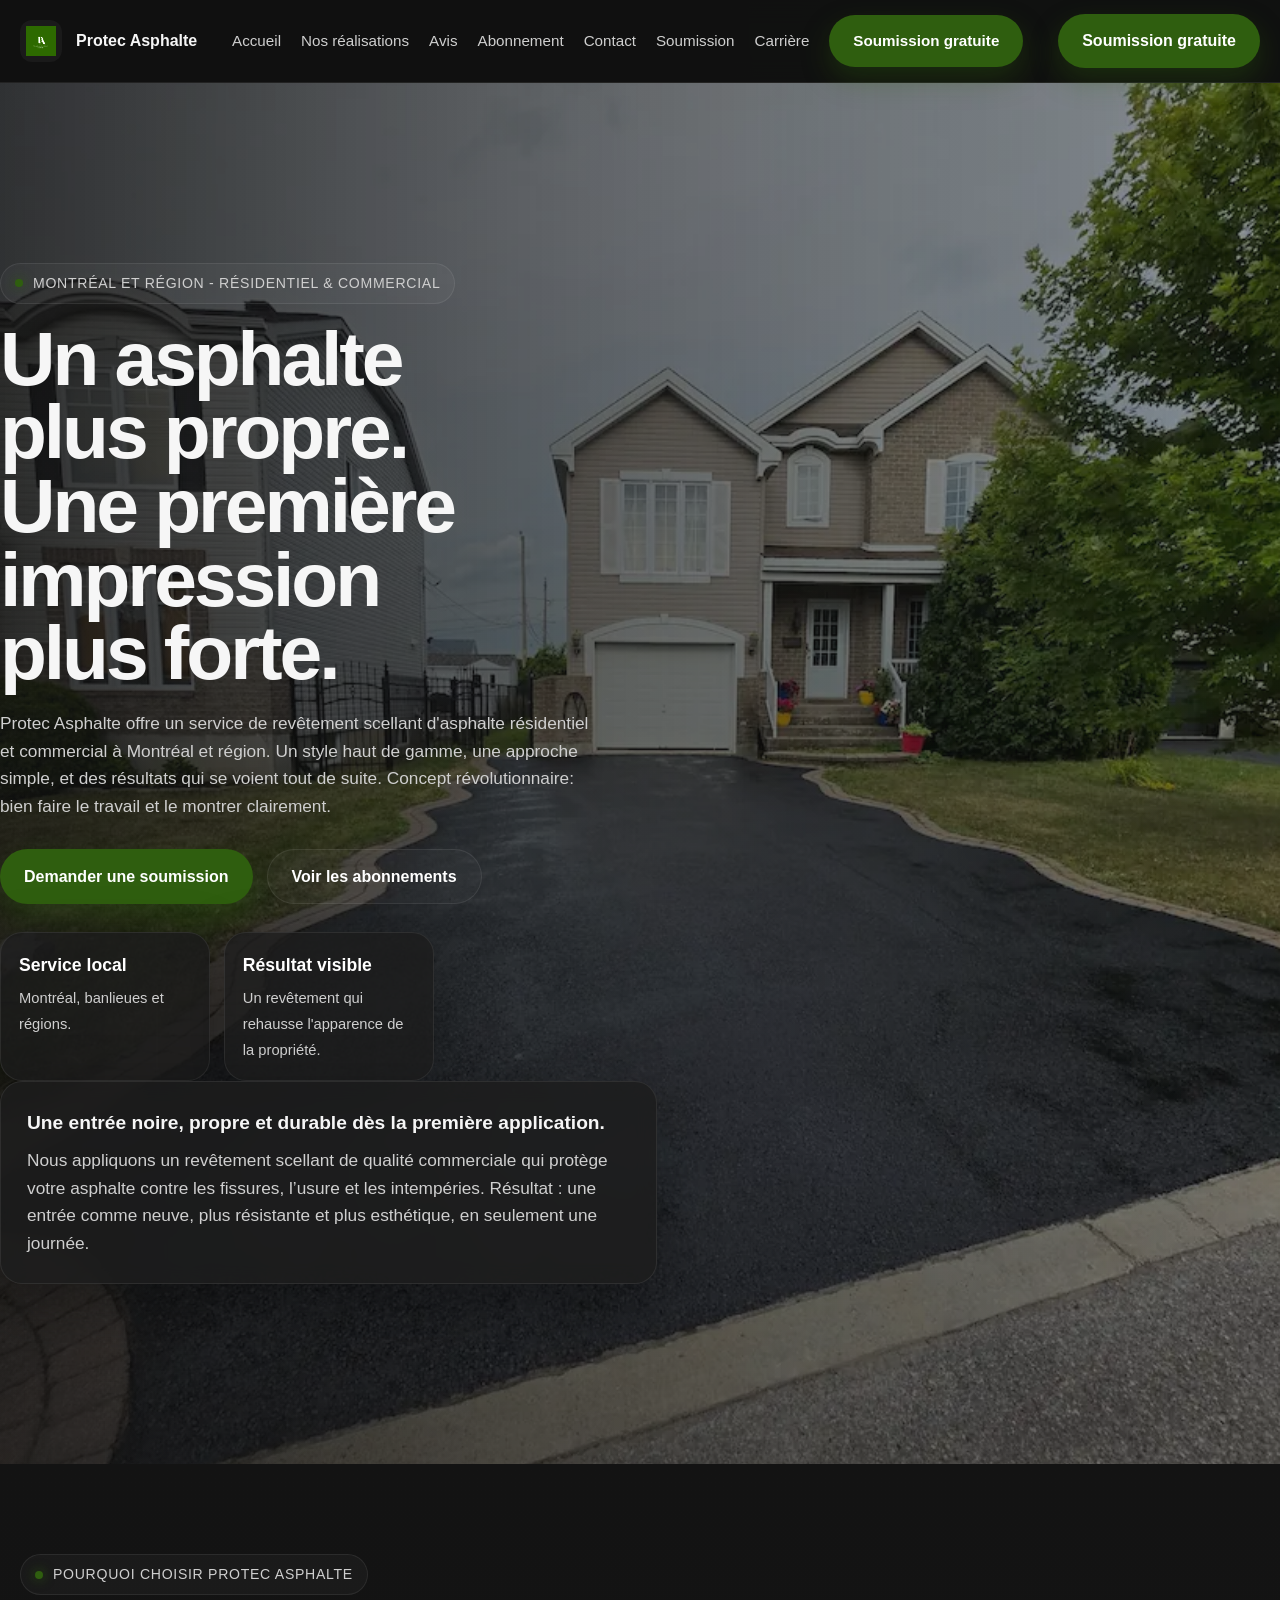
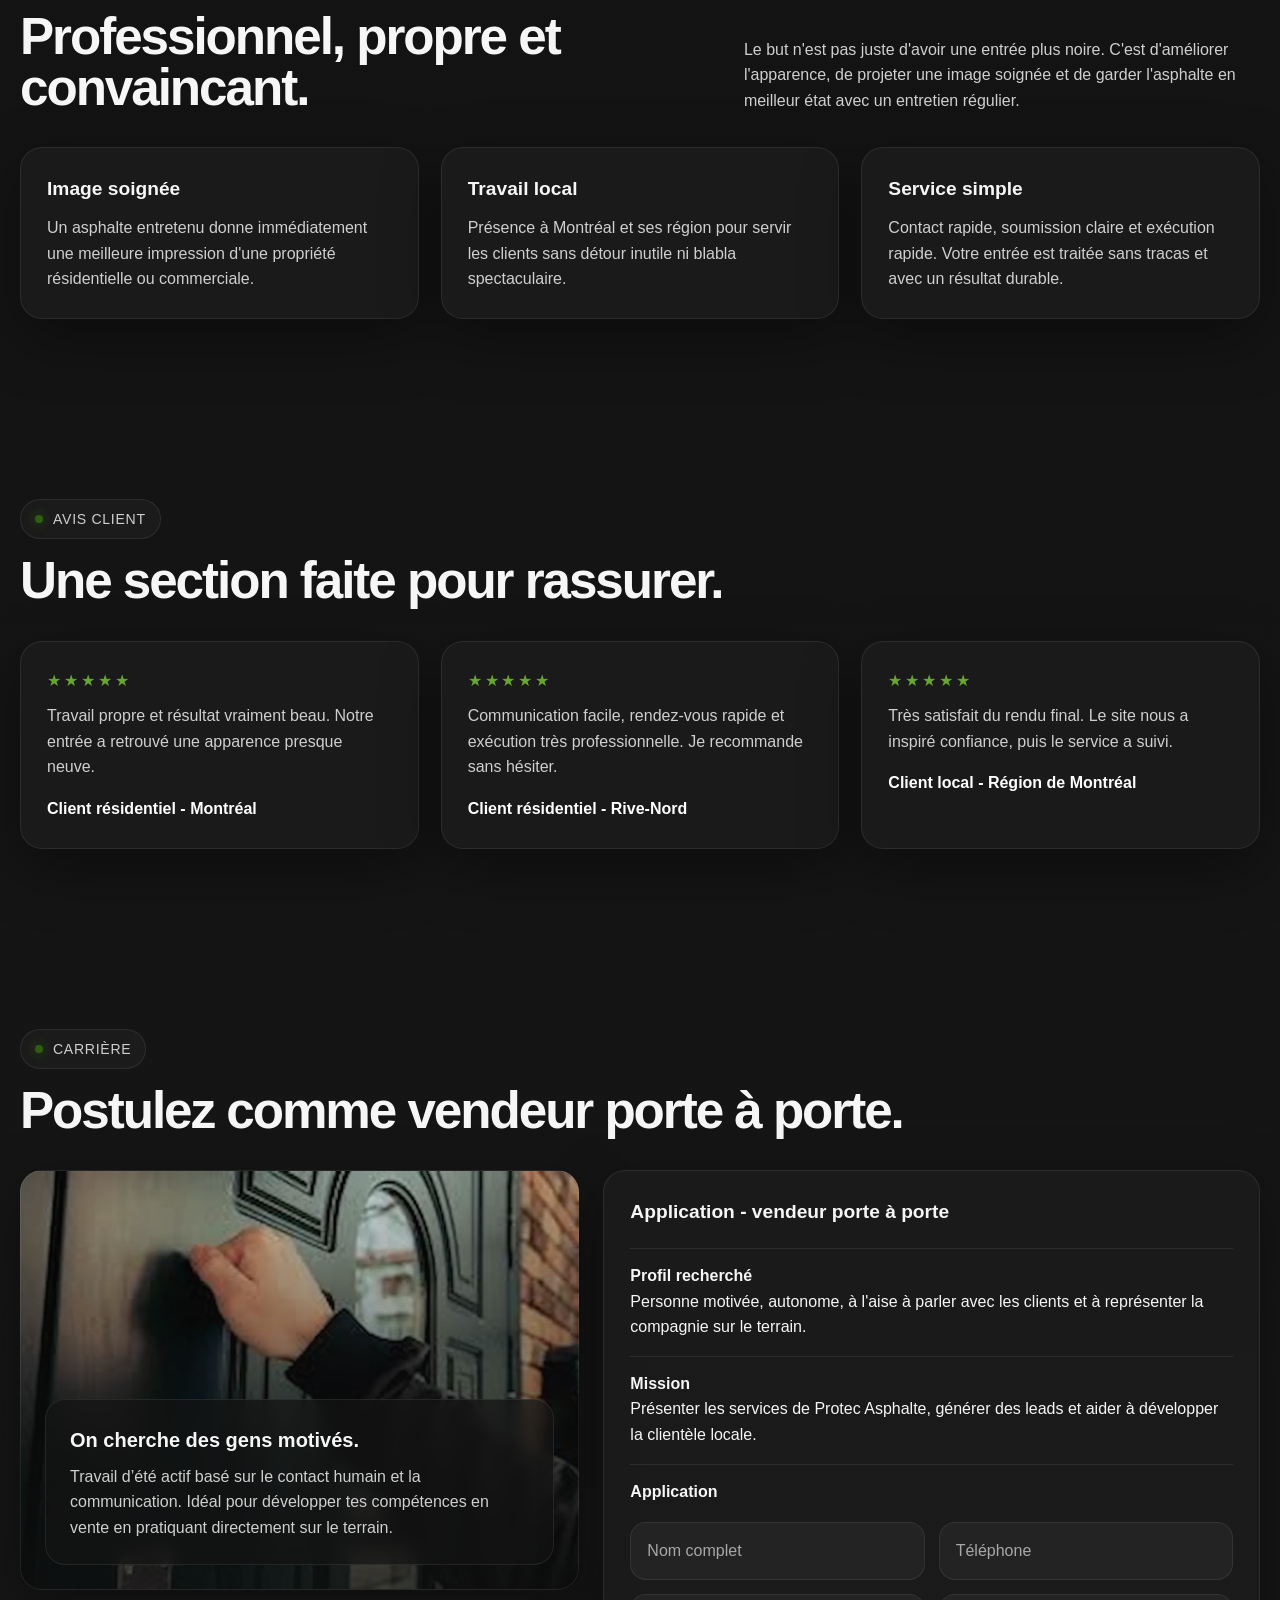
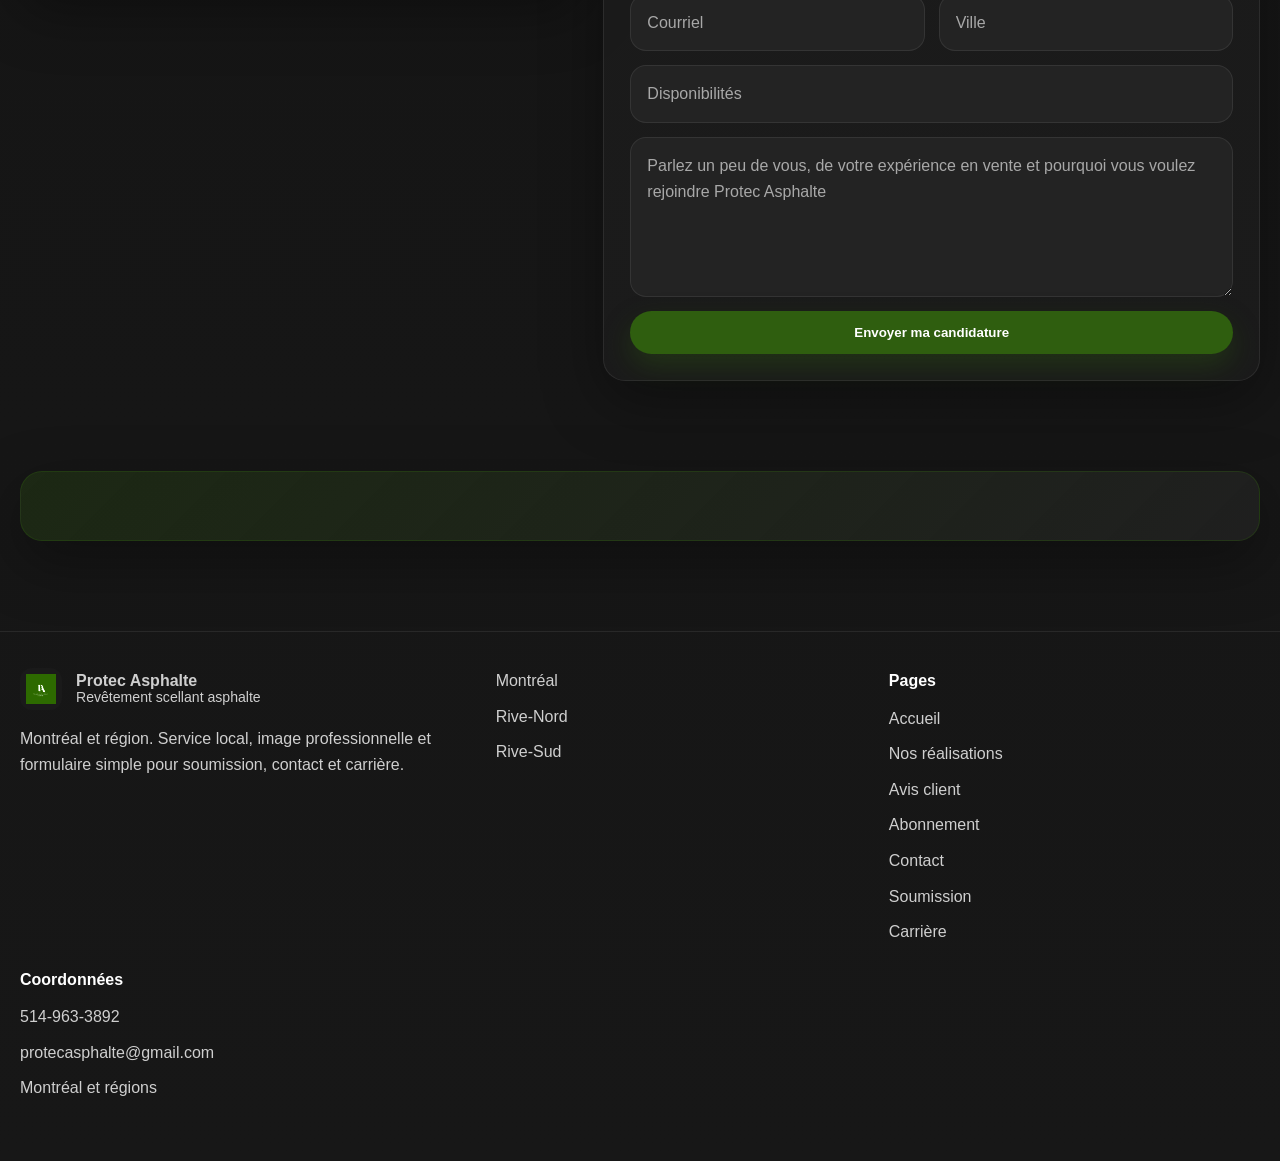
==== index.html @ 4403d618 "Update index.html" ====
<!DOCTYPE html>
<html lang="fr">
<head>
  <meta charset="UTF-8" />
  <meta name="viewport" content="width=device-width, initial-scale=1.0" />
  <title>Protec Asphalte | Revêtement scellant asphalte à Montréal</title>
  <meta name="description" content="Protec Asphalte offre un service de revêtement scellant d'asphalte à Montréal et région - résidentiel & commercial. Découvrez nos réalisations, nos abonnements d'entretien, nos avis clients et demandez une soumission gratuite." />
<link rel="stylesheet" href="style.css">
</head>
<body>
  <header class="navbar">
  <div class="container nav-wrap">
    <a href="index.html" class="brand">
      <div class="brand-logo">
        <img src="Logo.jpg.webp" alt="Logo Protec Asphalte" />
      </div>
      <div class="brand-text">
        <strong>Protec Asphalte</strong>
      </div>
    </a>

    <button class="menu-toggle" id="menuToggle" aria-label="Ouvrir le menu">
      <span></span>
      <span></span>
      <span></span>
    </button>

    <nav class="nav-links" id="mobileMenu">
      <a href="index.html">Accueil</a>
      <a href="projets.html">Nos réalisations</a>
      <a href="avis.html">Avis</a>
      <a href="abonnement.html">Abonnement</a>
      <a href="contact.html">Contact</a>
      <a href="soumission.html">Soumission</a>
      <a href="#carriere">Carrière</a>
      <a href="soumission.html" class="btn btn-primary nav-mobile-btn">Soumission gratuite</a>
    </nav>

    <a href="soumission.html" class="btn btn-primary nav-desktop-btn">Soumission gratuite</a>
  </div>
</header>

  <main>
<section class="hero" id="accueil">

  <div class="hero-bg"></div>
  <div class="hero-overlay"></div>

  <div class="container hero-content">
      <div class="container hero-content">
        <div class="hero-grid">
          <div class="hero-copy reveal">
            <span class="tag">Montréal et région - résidentiel & commercial</span>
            <h1>Un asphalte plus propre. Une première impression plus forte.</h1>
            <p>
              Protec Asphalte offre un service de revêtement scellant d'asphalte résidentiel et commercial à Montréal et région. Un style haut de gamme, une approche simple, et des résultats qui se voient tout de suite. Concept révolutionnaire: bien faire le travail et le montrer clairement.
            </p>
            <div class="hero-actions">
              <a href="soumission.html" class="btn btn-primary">Demander une soumission</a>
              <a href="abonnement.html" class="btn btn-secondary">
  Voir les abonnements
</a>
            </div>
            <div class="hero-stats">
              <div class="stat">
                <strong>Service local</strong>
                <span>Montréal, banlieues et régions.</span>
              </div>
              <div class="stat">
                <strong>Résultat visible</strong>
                <span>Un revêtement qui rehausse l'apparence de la propriété.</span>
              </div>
              
          </div>

          <div class="quote-box reveal">
            <h3>Une entrée noire, propre et durable dès la première application.</h3>
            <p>
              Nous appliquons un revêtement scellant de qualité commerciale qui protège votre asphalte contre les fissures, l’usure et les intempéries. 
Résultat : une entrée comme neuve, plus résistante et plus esthétique, en seulement une journée.
          </div>
        </div>
      </div>
    </section>

    <section class="section">
      <div class="container">
        <div class="section-head reveal">
          <div>
            <span class="tag">Pourquoi choisir Protec Asphalte</span>
            <h2>Professionnel, propre et convaincant.</h2>
          </div>
          <p>
            Le but n'est pas juste d'avoir une entrée plus noire. C'est d'améliorer l'apparence, de projeter une image soignée et de garder l'asphalte en meilleur état avec un entretien régulier.
          </p>
        </div>

        <div class="cards-3">
          <article class="card reveal">
            <h3>Image soignée</h3>
            <p>Un asphalte entretenu donne immédiatement une meilleure impression d'une propriété résidentielle ou commerciale.</p>
          </article>
          <article class="card reveal">
            <h3>Travail local</h3>
            <p>Présence à Montréal et  ses région pour servir les clients sans détour inutile ni blabla spectaculaire.</p>
          </article>
          <article class="card reveal">
            <h3>Service simple</h3>
            <p>Contact rapide, soumission claire et exécution rapide. 
Votre entrée est traitée sans tracas et avec un résultat durable.</p>
          </article>
        </div>
      </div>
    </section>

    <section class="section" id="avis">
      <div class="container">
        <div class="section-head reveal">
          <div>
            <span class="tag">Avis client</span>
            <h2>Une section faite pour rassurer.</h2>
          </div>
          
        </div>

        <div class="reviews-grid">
          <article class="review reveal">
            <div class="stars">★★★★★</div>
            <p>Travail propre et résultat vraiment beau. Notre entrée a retrouvé une apparence presque neuve.</p>
            <footer>Client résidentiel - Montréal</footer>
          </article>

          <article class="review reveal">
            <div class="stars">★★★★★</div>
            <p>Communication facile, rendez-vous rapide et exécution très professionnelle. Je recommande sans hésiter.</p>
            <footer>Client résidentiel - Rive-Nord</footer>
          </article>

          <article class="review reveal">
            <div class="stars">★★★★★</div>
            <p>Très satisfait du rendu final. Le site nous a inspiré confiance, puis le service a suivi.</p>
            <footer>Client local - Région de Montréal</footer>
          </article>
        </div>
      </div>
    </section>

    <section class="section" id="carriere">
      <div class="container">
        <div class="section-head reveal">
          <div>
            <span class="tag">Carrière</span>
            <h2>Postulez comme vendeur porte à porte.</h2>
          </div>
          
        </div>

        <div class="career-wrap">
          <div class="career-hero reveal">
            <div class="inner">
              <h3>On cherche des gens motivés.</h3>
              <p>Travail d’été actif basé sur le contact humain et la communication.
Idéal pour développer tes compétences en vente en pratiquant directement sur le terrain.</p>
            </div>
          </div>

          <div class="career-card reveal">
            <h3>Application - vendeur porte à porte</h3>
            

            <div class="career-list">
              <div class="career-item">
                <strong>Profil recherché</strong><br>
                <span>Personne motivée, autonome, à l'aise à parler avec les clients et à représenter la compagnie sur le terrain.</span>
              </div>
              <div class="career-item">
                <strong>Mission</strong><br>
                <span>Présenter les services de Protec Asphalte, générer des leads et aider à développer la clientèle locale.</span>
              </div>
              <div class="career-item">
                <strong>Application</strong><br>
                
              </div>
            </div>

            <form action="https://formspree.io/f/xgopybgk" method="POST">

  <input type="hidden" name="_subject" value="Nouvelle candidature - Protec Asphalte">
  <input type="text" name="_gotcha" style="display:none">

  <div class="grid-2">
    <input type="text" name="nom" placeholder="Nom complet" required>
    <input type="tel" name="telephone" placeholder="Téléphone" required>
  </div>

  <div class="grid-2">
    <input type="email" name="email" placeholder="Courriel" required>
    <input type="text" name="ville" placeholder="Ville">
  </div>

  <input type="text" name="disponibilites" placeholder="Disponibilités">

  <textarea name="message" placeholder="Parlez un peu de vous, de votre expérience en vente et pourquoi vous voulez rejoindre Protec Asphalte"></textarea>

  <button type="submit" class="btn btn-primary">Envoyer ma candidature</button>
</form>
          </div>
        </div>
      </div>
    </section>

    <section class="section" style="padding-top: 0;">
      <div class="container">
        <div class="cta-band reveal">
          <div>
           
          
      </div>
    </section>
  </main>

  <footer class="footer">
    <div class="container footer-grid">
      <div>
        <div class="brand" style="margin-bottom: 14px;">
          <div class="brand-logo">
            <img src="Logo.jpg.webp" alt="Logo Protec Asphalte" />
          </div>
          <div class="brand-text">
            <strong>Protec Asphalte</strong>
            <span>Revêtement scellant asphalte</span>
          </div>
        </div>
        <p>Montréal et région. Service local, image professionnelle et formulaire simple pour soumission, contact et carrière.</p>
      </div>
<ul>
  <li><a href="montreal.html">Montréal</a></li>
  <li><a href="rive-nord.html">Rive-Nord</a></li>
  <li><a href="rive-sud.html">Rive-Sud</a></li>
</ul>
      <div>
        <h4>Pages</h4>
        <ul>
          <li><a href="index.html#accueil">Accueil</a></li>
<li><a href="projets.html">Nos réalisations</a></li>
<li><a href="index.html#avis">Avis client</a></li>
<li><a href="abonnement.html">Abonnement</a></li>
<li><a href="contact.html">Contact</a></li>
<li><a href="soumission.html">Soumission</a></li>
<li><a href="index.html#carriere">Carrière</a></li>
        </ul>
      </div>

      <div>
        <h4>Coordonnées</h4>
        <ul>
          <li>514-963-3892</li>
          <li>protecasphalte@gmail.com</li>
          <li>Montréal et régions</li>
        </ul>
      </div>
    </div>
  </footer>

  <script>
    const observer = new IntersectionObserver((entries) => {
      entries.forEach((entry) => {
        if (entry.isIntersecting) {
          entry.target.classList.add('visible');
        }
      });
    }, { threshold: 0.12 });

    document.querySelectorAll('.reveal').forEach((el) => observer.observe(el));
  </script>
  <script>
  const bg = document.querySelector(".hero-bg");

  window.addEventListener("scroll", () => {
    const scrollY = window.scrollY;
    bg.style.transform = `translateY(${scrollY * 0.4}px) scale(1.1)`;
  });
</script>
          <script>
  const menuToggle = document.getElementById("menuToggle");
  const mobileMenu = document.getElementById("mobileMenu");

  if (menuToggle && mobileMenu) {
    menuToggle.addEventListener("click", function () {
      mobileMenu.classList.toggle("open");
    });
  }
</script>

</body>
</html>
---- style.css ----
:root {
  --green: #2f5e0f;
  --green-dark: #214308;
  --bg: #111111;
  --bg-soft: #171717;
  --panel: #202020;
  --panel-2: #262626;
  --text: #f6f6f6;
  --muted: #cfcfcf;
  --line: rgba(255, 255, 255, 0.08);
  --radius: 22px;
  --shadow: 0 20px 60px rgba(0, 0, 0, 0.35);
  --max: 1240px;
}

* {
  box-sizing: border-box;
}

html {
  scroll-behavior: smooth;
}

body {
  margin: 0;
  font-family: Arial, Helvetica, sans-serif;
  background:
    radial-gradient(circle at top right, rgba(47, 94, 15, 0.18), transparent 22%),
    linear-gradient(180deg, #111111 0%, #171717 100%);
  color: var(--text);
  line-height: 1.6;
  overflow-x: hidden;
}

img {
  max-width: 100%;
  display: block;
}

a {
  color: inherit;
  text-decoration: none;
}

.container {
  width: min(calc(100% - 2rem), var(--max));
  margin: 0 auto;
}

.section {
  padding: 90px 0;
}

main,
.section {
  position: relative;
  z-index: 2;
}

/* =========================
   TAGS / BUTTONS
========================= */

.tag {
  display: inline-flex;
  align-items: center;
  gap: 10px;
  border: 1px solid var(--line);
  border-radius: 999px;
  padding: 8px 14px;
  background: rgba(255, 255, 255, 0.03);
  font-size: 0.88rem;
  color: var(--muted);
  text-transform: uppercase;
  letter-spacing: 0.05em;
}

.tag::before {
  content: "";
  width: 8px;
  height: 8px;
  border-radius: 50%;
  background: var(--green);
  box-shadow: 0 0 12px rgba(47, 94, 15, 0.9);
}

.btn {
  display: inline-flex;
  align-items: center;
  justify-content: center;
  gap: 10px;
  border-radius: 999px;
  padding: 14px 24px;
  font-weight: 700;
  transition: 0.25s ease;
  cursor: pointer;
  white-space: nowrap;
  border: none;
}

.btn-primary {
  background: var(--green);
  color: white;
  box-shadow: 0 12px 28px rgba(47, 94, 15, 0.35);
}

.btn-primary:hover {
  transform: translateY(-2px);
  background: #3b7612;
}

.btn-secondary {
  border: 1px solid var(--line);
  background: rgba(255, 255, 255, 0.03);
  color: white;
}

.btn-secondary:hover {
  transform: translateY(-2px);
  background: rgba(255, 255, 255, 0.06);
}

/* =========================
   NAVBAR
========================= */

.navbar {
  position: sticky;
  top: 0;
  z-index: 1000;
  background: rgba(17, 17, 17, 0.88);
  backdrop-filter: blur(12px);
  border-bottom: 1px solid var(--line);
}

.nav-wrap {
  display: flex;
  align-items: center;
  justify-content: space-between;
  gap: 18px;
  min-height: 82px;
  position: relative;
}

.brand {
  display: flex;
  align-items: center;
  gap: 14px;
  min-width: 0;
  flex-shrink: 0;
}

.brand-logo {
  width: 42px;
  height: 42px;
  border-radius: 12px;
  overflow: hidden;
  flex-shrink: 0;
  background: #1a1a1a;
  padding: 6px;
}

.brand-logo img {
  width: 100%;
  height: 100%;
  display: block;
  object-fit: contain;
  filter: brightness(1.3) contrast(1.2);
}

.brand-text strong {
  display: block;
  line-height: 1.1;
}

.brand-text span {
  display: block;
  color: var(--muted);
  font-size: 0.88rem;
  line-height: 1.2;
}

.nav-links {
  display: flex;
  align-items: center;
  gap: 20px;
  color: var(--muted);
  font-size: 0.95rem;
  white-space: nowrap;
}

.nav-links a {
  transition: 0.2s ease;
}

.nav-links a:hover {
  color: white;
}

.nav-desktop-btn {
  display: inline-flex;
}

.menu-toggle {
  display: none;
  width: 52px;
  height: 52px;
  border: 1px solid var(--line);
  background: rgba(255, 255, 255, 0.03);
  border-radius: 14px;
  align-items: center;
  justify-content: center;
  flex-direction: column;
  gap: 6px;
  cursor: pointer;
  padding: 0;
  flex-shrink: 0;
}

.menu-toggle span {
  width: 24px;
  height: 2px;
  background: #fff;
  border-radius: 999px;
  display: block;
}

/* =========================
   HERO ACCUEIL
========================= */

.hero {
  position: relative;
  min-height: calc(100vh - 82px);
  display: flex;
  align-items: center;
  overflow: hidden;
}

.hero-bg {
  position: absolute;
  inset: 0;
  background: url("driveway-apres-1.jpg.webp") center/cover no-repeat;
  transform: scale(1.08);
  will-change: transform;
  z-index: 0;
}

.hero-overlay {
  position: absolute;
  inset: 0;
  background: linear-gradient(
    90deg,
    rgba(17, 17, 17, 0.85) 0%,
    rgba(17, 17, 17, 0.65) 40%,
    rgba(17, 17, 17, 0.4) 100%
  );
  z-index: 1;
  pointer-events: none;
}

.hero-content {
  position: relative;
  z-index: 2;
  width: 100%;
  padding: 90px 0;
}

.hero-grid {
  display: grid;
  grid-template-columns: 1.05fr 0.95fr;
  gap: 28px;
  align-items: end;
}

.hero-copy {
  max-width: 740px;
}

.hero h1 {
  font-size: clamp(2.7rem, 6vw, 5.7rem);
  line-height: 0.96;
  margin: 18px 0 20px;
  letter-spacing: -0.04em;
  max-width: 11ch;
}

.hero p {
  color: var(--muted);
  font-size: 1.08rem;
  max-width: 62ch;
  margin: 0 0 28px;
}

.hero-actions {
  display: flex;
  flex-wrap: wrap;
  gap: 14px;
  margin-bottom: 28px;
}

.hero-stats {
  display: grid;
  grid-template-columns: repeat(3, 1fr);
  gap: 14px;
  margin-top: 10px;
}

/* =========================
   BLOCS / CARTES
========================= */

.stat,
.card,
.review,
.plan,
.contact-card,
.career-card,
.gallery-card,
.quote-box {
  background: rgba(29, 29, 29, 0.82);
  border: 1px solid var(--line);
  border-radius: var(--radius);
  box-shadow: var(--shadow);
}

.stat {
  padding: 18px;
}

.stat strong {
  display: block;
  font-size: 1.1rem;
  margin-bottom: 6px;
  color: white;
}

.stat span {
  color: var(--muted);
  font-size: 0.92rem;
}

.quote-box {
  padding: 26px;
  backdrop-filter: blur(10px);
}

.quote-box h3 {
  margin: 0 0 8px;
  font-size: 1.2rem;
}

.quote-box p {
  margin: 0;
  color: var(--muted);
}

.section-head {
  display: flex;
  justify-content: space-between;
  align-items: end;
  gap: 24px;
  margin-bottom: 34px;
}

.section-head h2 {
  font-size: clamp(2rem, 4vw, 3.3rem);
  line-height: 1;
  letter-spacing: -0.04em;
  margin: 16px 0 0;
}

.section-head p {
  color: var(--muted);
  max-width: 58ch;
  margin: 0;
}

.cards-3,
.reviews-grid,
.gallery-grid,
.footer-grid {
  display: grid;
  gap: 22px;
}

.cards-3,
.reviews-grid,
.gallery-grid {
  grid-template-columns: repeat(3, 1fr);
}

.card,
.review,
.contact-card,
.career-card {
  padding: 26px;
}

.card h3,
.review h3,
.contact-card h3,
.career-card h3 {
  margin: 0 0 10px;
  font-size: 1.2rem;
}

.card p,
.review p,
.contact-card p,
.career-card p {
  color: var(--muted);
  margin: 0;
}

/* =========================
   GALLERY
========================= */

.gallery-card {
  overflow: hidden;
}

.gallery-card img {
  width: 100%;
  height: 320px;
  object-fit: cover;
}

.gallery-body {
  padding: 20px;
}

.gallery-body h3 {
  margin: 0 0 8px;
  font-size: 1.15rem;
}

.gallery-body p {
  margin: 0;
  color: var(--muted);
}

/* =========================
   REVIEWS
========================= */

.review .stars {
  color: #67a62f;
  letter-spacing: 0.18em;
  margin-bottom: 10px;
}

.stars span {
  color: #4ade80;
  font-size: 16px;
  margin-right: 2px;
}

.review footer {
  margin-top: 16px;
  font-weight: 700;
  color: white;
}

/* =========================
   PLANS / ABONNEMENTS
========================= */

.subscription-plans {
  padding-top: 30px;
}

.subscription-head {
  margin-bottom: 36px;
}

.subscription-note,
.subscription-cta {
  margin-top: 28px;
  padding: 24px;
  border-radius: 22px;
  background: rgba(255, 255, 255, 0.04);
  border: 1px solid var(--line);
}

.subscription-note h3,
.subscription-cta h3 {
  margin-top: 0;
  margin-bottom: 10px;
}

.subscription-note p,
.subscription-cta p {
  margin: 0;
  color: var(--muted);
}

.subscription-cta .btn {
  margin-top: 16px;
  display: inline-block;
}

.plans-grid {
  display: grid;
  grid-template-columns: repeat(3, 280px);
  justify-content: center;
  gap: 24px;
  width: 100%;
  max-width: 1240px;
  margin: 40px auto 0;
}

.plan {
  position: relative;
  width: 280px;
  min-height: 100%;
  padding: 30px;
  border-radius: 24px;
  overflow: hidden;
  cursor: pointer;
  transition: transform 0.25s ease, box-shadow 0.25s ease, border-color 0.25s ease;
  backdrop-filter: blur(10px);
  -webkit-backdrop-filter: blur(10px);
}

.plan:hover {
  transform: translateY(-6px);
  box-shadow: 0 20px 40px rgba(0, 0, 0, 0.3);
}

.plan h3 {
  margin: 0 0 8px;
  font-size: 1.3rem;
}

.price {
  font-size: 2.2rem;
  font-weight: 800;
  line-height: 1;
  margin: 10px 0 18px;
  color: white;
}

.plan p {
  color: var(--muted);
  margin: 0 0 18px;
  line-height: 1.65;
}

.plan ul {
  list-style: none;
  padding: 0;
  margin: 18px 0 0;
  display: grid;
  gap: 12px;
}

.plan li {
  color: var(--muted);
  line-height: 1.5;
}

.plan li::before {
  content: "✓";
  color: var(--green);
  font-weight: 900;
  margin-right: 10px;
}

.plan a {
  pointer-events: none;
}

.plan.bronze {
  background: linear-gradient(180deg, rgba(169, 113, 66, 0.12), rgba(32, 32, 32, 0.95));
  border: 1px solid rgba(169, 113, 66, 0.45);
}

.plan.silver {
  background: linear-gradient(180deg, rgba(220, 220, 220, 0.12), rgba(32, 32, 32, 0.95));
  border: 1px solid rgba(255, 255, 255, 0.25);
}

.plan.gold {
  background: linear-gradient(180deg, rgba(212, 175, 55, 0.14), rgba(32, 32, 32, 0.95));
  border: 1px solid rgba(255, 215, 120, 0.4);
}

.plan.featured {
  transform: translateY(-10px);
  box-shadow: 0 24px 60px rgba(0, 0, 0, 0.28);
  border: 1px solid rgba(255, 255, 255, 0.22);
}

.plan-badge {
  position: absolute;
  top: 18px;
  right: 18px;
  padding: 8px 14px;
  border-radius: 999px;
  background: rgba(255, 255, 255, 0.08);
  border: 1px solid rgba(255, 255, 255, 0.14);
  color: #fff;
  font-size: 0.72rem;
  font-weight: 800;
  letter-spacing: 0.04em;
  text-transform: uppercase;
}

/* =========================
   CONTACT / CARRIÈRE
========================= */

.contact-wrap,
.career-wrap {
  display: grid;
  grid-template-columns: 0.92fr 1.08fr;
  gap: 24px;
  align-items: start;
}

.contact-list,
.career-list {
  display: grid;
  gap: 16px;
  margin-top: 20px;
}

.contact-item,
.career-item {
  padding-top: 14px;
  border-top: 1px solid var(--line);
}

.career-hero {
  min-height: 420px;
  border-radius: var(--radius);
  overflow: hidden;
  position: relative;
  border: 1px solid var(--line);
  box-shadow: var(--shadow);
  background:
    linear-gradient(180deg, rgba(17, 17, 17, 0.2), rgba(17, 17, 17, 0.72)),
    url("carriere-porte-a-porte.jpg.webp") center/cover no-repeat;
}

.career-hero .inner {
  position: absolute;
  left: 24px;
  right: 24px;
  bottom: 24px;
  padding: 24px;
  border-radius: 20px;
  background: rgba(20, 20, 20, 0.72);
  border: 1px solid var(--line);
  backdrop-filter: blur(8px);
}

.career-hero h3 {
  margin: 0 0 8px;
  font-size: 1.25rem;
}

.career-hero p {
  margin: 0;
  color: var(--muted);
}

.cta-band {
  padding: 34px;
  border-radius: var(--radius);
  border: 1px solid rgba(47, 94, 15, 0.35);
  background: linear-gradient(135deg, rgba(47, 94, 15, 0.26), rgba(32, 32, 32, 0.95));
  display: flex;
  align-items: center;
  justify-content: space-between;
  gap: 18px;
  flex-wrap: wrap;
  box-shadow: var(--shadow);
}

.cta-band h3 {
  margin: 0;
  font-size: clamp(1.5rem, 3vw, 2.3rem);
  letter-spacing: -0.03em;
}

/* =========================
   FORMULAIRES
========================= */

form {
  display: grid;
  gap: 14px;
  margin-top: 18px;
}

.grid-2 {
  display: grid;
  grid-template-columns: repeat(2, 1fr);
  gap: 14px;
}

input,
textarea,
select {
  width: 100%;
  padding: 15px 16px;
  border-radius: 16px;
  border: 1px solid var(--line);
  background: rgba(255, 255, 255, 0.04);
  color: white;
  font: inherit;
  outline: none;
}

input::placeholder,
textarea::placeholder {
  color: #a8a8a8;
}

textarea {
  min-height: 160px;
  resize: vertical;
}

input:focus,
textarea:focus,
select:focus {
  border-color: rgba(47, 94, 15, 0.95);
  box-shadow: 0 0 0 4px rgba(47, 94, 15, 0.15);
}

/* =========================
   PAGE SOUMISSION
========================= */

.quote-page {
  min-height: 100vh;
  display: flex;
  justify-content: center;
  align-items: center;
  padding: 40px 20px;
  position: relative;
  background: #0f1115;
  overflow: hidden;
}

.quote-page::before {
  content: "";
  position: absolute;
  inset: 0;
  background:
    radial-gradient(circle at center, rgba(47, 94, 15, 0.12), transparent 46%),
    url("Logo.jpg.webp") center center / 320px no-repeat;
  opacity: 0.08;
  z-index: 0;
}

.quote-card {
  position: relative;
  z-index: 1;
  width: 100%;
  max-width: 700px;
  padding: 40px;
  border-radius: 24px;
  background: rgba(255, 255, 255, 0.04);
  border: 1px solid rgba(255, 255, 255, 0.08);
  box-shadow: 0 25px 80px rgba(0, 0, 0, 0.4);
  backdrop-filter: blur(10px);
}

.quote-card .tag {
  display: block;
  width: fit-content;
  margin: 0 auto 14px;
  padding: 6px 12px;
  border-radius: 999px;
  background: rgba(125, 255, 91, 0.12);
  border: 1px solid rgba(125, 255, 91, 0.25);
  color: #9cff7a;
  font-size: 12px;
  font-weight: 700;
  letter-spacing: 0.08em;
  text-transform: uppercase;
}

.quote-card .tag::before {
  display: none;
}

.quote-card h1 {
  text-align: center;
  margin: 14px 0 12px;
  font-size: clamp(2rem, 4vw, 3rem);
  line-height: 1.05;
}

.quote-intro {
  text-align: center;
  color: var(--muted);
  margin-bottom: 25px;
  max-width: 60ch;
  margin-left: auto;
  margin-right: auto;
}

.quote-form {
  display: grid;
  gap: 14px;
}

.quote-form label {
  font-size: 0.95rem;
  font-weight: 600;
  margin-top: 6px;
  color: #fff;
}

.quote-form input,
.quote-form textarea,
.quote-form select {
  width: 100%;
  padding: 16px 18px;
  border-radius: 14px;
  border: 1px solid rgba(255, 255, 255, 0.1);
  background: rgba(255, 255, 255, 0.03);
  color: #fff;
  font-size: 1rem;
  outline: none;
}

.quote-form input:focus,
.quote-form textarea:focus,
.quote-form select:focus {
  border-color: rgba(133, 255, 92, 0.65);
  box-shadow: 0 0 0 3px rgba(133, 255, 92, 0.1);
}

.quote-form option {
  color: #111;
}

.quote-form button {
  margin-top: 14px;
  padding: 16px 22px;
  border: none;
  border-radius: 14px;
  background: linear-gradient(135deg, #7dff5b, #3fcf4d);
  color: #111;
  font-size: 1rem;
  font-weight: 700;
  cursor: pointer;
  transition: transform 0.2s ease, box-shadow 0.2s ease;
}

.quote-form button:hover {
  transform: translateY(-2px);
  box-shadow: 0 14px 30px rgba(88, 255, 108, 0.25);
}

#plan {
  font-weight: 700;
  background: rgba(255, 255, 255, 0.06);
}

/* =========================
   PAGE HEROES INTERNES
========================= */

.page-hero,
.subscription-hero {
  position: relative;
  min-height: 420px;
  height: 52vh;
  display: flex;
  align-items: flex-end;
  overflow: hidden;
}

.page-bg {
  position: absolute;
  inset: 0;
  background: url("driveway-apres-1.jpg.webp") center center / cover no-repeat;
  transform: scale(1.1);
  will-change: transform;
  z-index: 0;
}

.reviews-bg {
  background: url("driveway-apres-2.jpg.webp") center center / cover no-repeat;
}

.logo-bg {
  position: absolute;
  inset: 0;
  background:
    radial-gradient(circle at center, rgba(47, 94, 15, 0.14), transparent 45%),
    url("Logo.jpg.webp") center center / 320px no-repeat;
  opacity: 0.12;
  transform: scale(1.1);
  will-change: transform;
  z-index: 0;
}

.page-overlay {
  position: absolute;
  inset: 0;
  background: linear-gradient(
    180deg,
    rgba(17, 17, 17, 0.2) 0%,
    rgba(17, 17, 17, 0.45) 45%,
    rgba(17, 17, 17, 0.82) 100%
  );
  z-index: 1;
}

.page-content {
  position: relative;
  z-index: 2;
  width: 100%;
  padding: 0 0 55px;
}

.page-content h1 {
  margin: 0 0 10px;
  font-size: clamp(2.4rem, 5vw, 4.2rem);
  line-height: 0.98;
  letter-spacing: -0.04em;
  color: #fff;
}

.page-content p {
  margin: 0;
  max-width: 620px;
  color: #d7d7d7;
  font-size: 1rem;
}

/* =========================
   FOOTER
========================= */

.footer {
  padding: 36px 0 60px;
  border-top: 1px solid var(--line);
  color: var(--muted);
}

.footer-grid {
  grid-template-columns: 1.1fr 0.9fr 0.9fr;
  align-items: start;
}

.footer h4 {
  color: white;
  margin: 0 0 12px;
}

.footer ul {
  list-style: none;
  padding: 0;
  margin: 0;
  display: grid;
  gap: 10px;
}

/* =========================
   ANIMATIONS
========================= */

.reveal {
  opacity: 0;
  transform: translateY(28px);
  transition: opacity 0.75s ease, transform 0.75s ease;
}

.reveal.visible {
  opacity: 1;
  transform: translateY(0);
}

/* =========================
   RESPONSIVE
========================= */

@media (max-width: 1100px) {
  .hero-grid,
  .cards-3,
  .reviews-grid,
  .gallery-grid,
  .contact-wrap,
  .career-wrap,
  .footer-grid {
    grid-template-columns: 1fr 1fr;
  }

  .hero-stats {
    grid-template-columns: 1fr;
  }

  .plan.featured {
    transform: none;
  }
}

@media (max-width: 950px) {
  .plans-grid {
    grid-template-columns: repeat(2, 280px);
  }
}

@media (max-width: 900px) {
  .menu-toggle {
    display: inline-flex;
  }

  .nav-desktop-btn {
    display: none;
  }

  .brand-text span {
    display: none;
  }

  .nav-links {
    position: fixed;
    top: 82px;
    left: 0;
    width: 100%;
    height: calc(100vh - 82px);
    background: rgba(17, 17, 17, 0.98);
    backdrop-filter: blur(10px);
    flex-direction: column;
    align-items: center;
    justify-content: center;
    gap: 24px;
    transform: translateY(-120%);
    transition: transform 0.3s ease;
    z-index: 9999;
  }

  .nav-links.open {
    transform: translateY(0);
  }

  .nav-links a {
    font-size: 1.3rem;
    color: white;
  }
}

@media (max-width: 820px) {
  .hero-grid,
  .cards-3,
  .reviews-grid,
  .gallery-grid,
  .contact-wrap,
  .career-wrap,
  .footer-grid,
  .grid-2,
  .section-head {
    grid-template-columns: 1fr;
  }

  .section {
    padding: 72px 0;
  }

  .hero-content {
    padding: 70px 0;
  }

  .quote-card {
    padding: 28px;
  }

  .hero-grid {
    display: block;
  }

  .hero-copy {
    width: 100%;
    max-width: 100%;
  }

  .hero-actions {
    display: flex;
    flex-direction: column;
    gap: 12px;
    width: 100%;
    margin-top: 20px;
  }

  .hero-actions .btn {
    width: 100%;
    justify-content: center;
  }
}

@media (max-width: 768px) {
  .section,
  .page-hero,
  .hero,
  .subscription-plans,
  .subscription-banner {
    overflow-x: hidden;
  }

  .subscription-head {
    display: block;
  }

  .subscription-head > div,
  .subscription-head > p {
    width: 100%;
    max-width: 100%;
  }

  .subscription-head h2 {
    font-size: 2.2rem;
    line-height: 1.05;
    margin-bottom: 14px;
  }

  .subscription-head p {
    font-size: 1rem;
    line-height: 1.6;
    margin: 0;
  }

  .plans-grid {
    grid-template-columns: 1fr;
    gap: 18px;
  }

  .plans-grid .plan {
    width: 100%;
    max-width: 100%;
    min-width: 0;
  }

  .price {
    font-size: 2.2rem;
    line-height: 1.1;
  }
}

@media (max-width: 650px) {
  .plans-grid {
    grid-template-columns: 1fr;
  }

  .brand-text strong {
    font-size: 0.98rem;
  }

  .menu-toggle {
    width: 48px;
    height: 48px;
  }
}

@media (max-width: 600px) {
  .page-content {
    padding-bottom: 38px;
  }

  .page-content h1 {
    font-size: clamp(2rem, 8vw, 3rem);
  }

  .quote-page {
    padding: 24px 14px;
  }

  .quote-card {
    padding: 22px;
  }

  .hero-copy h1,
  .section-head h2 {
    font-size: 2.3rem;
    line-height: 1.05;
  }

  .hero-copy p,
  .section-head p {
    font-size: 1rem;
    line-height: 1.6;
  }

  .tag {
    font-size: 0.9rem;
    padding: 10px 16px;
  }
}
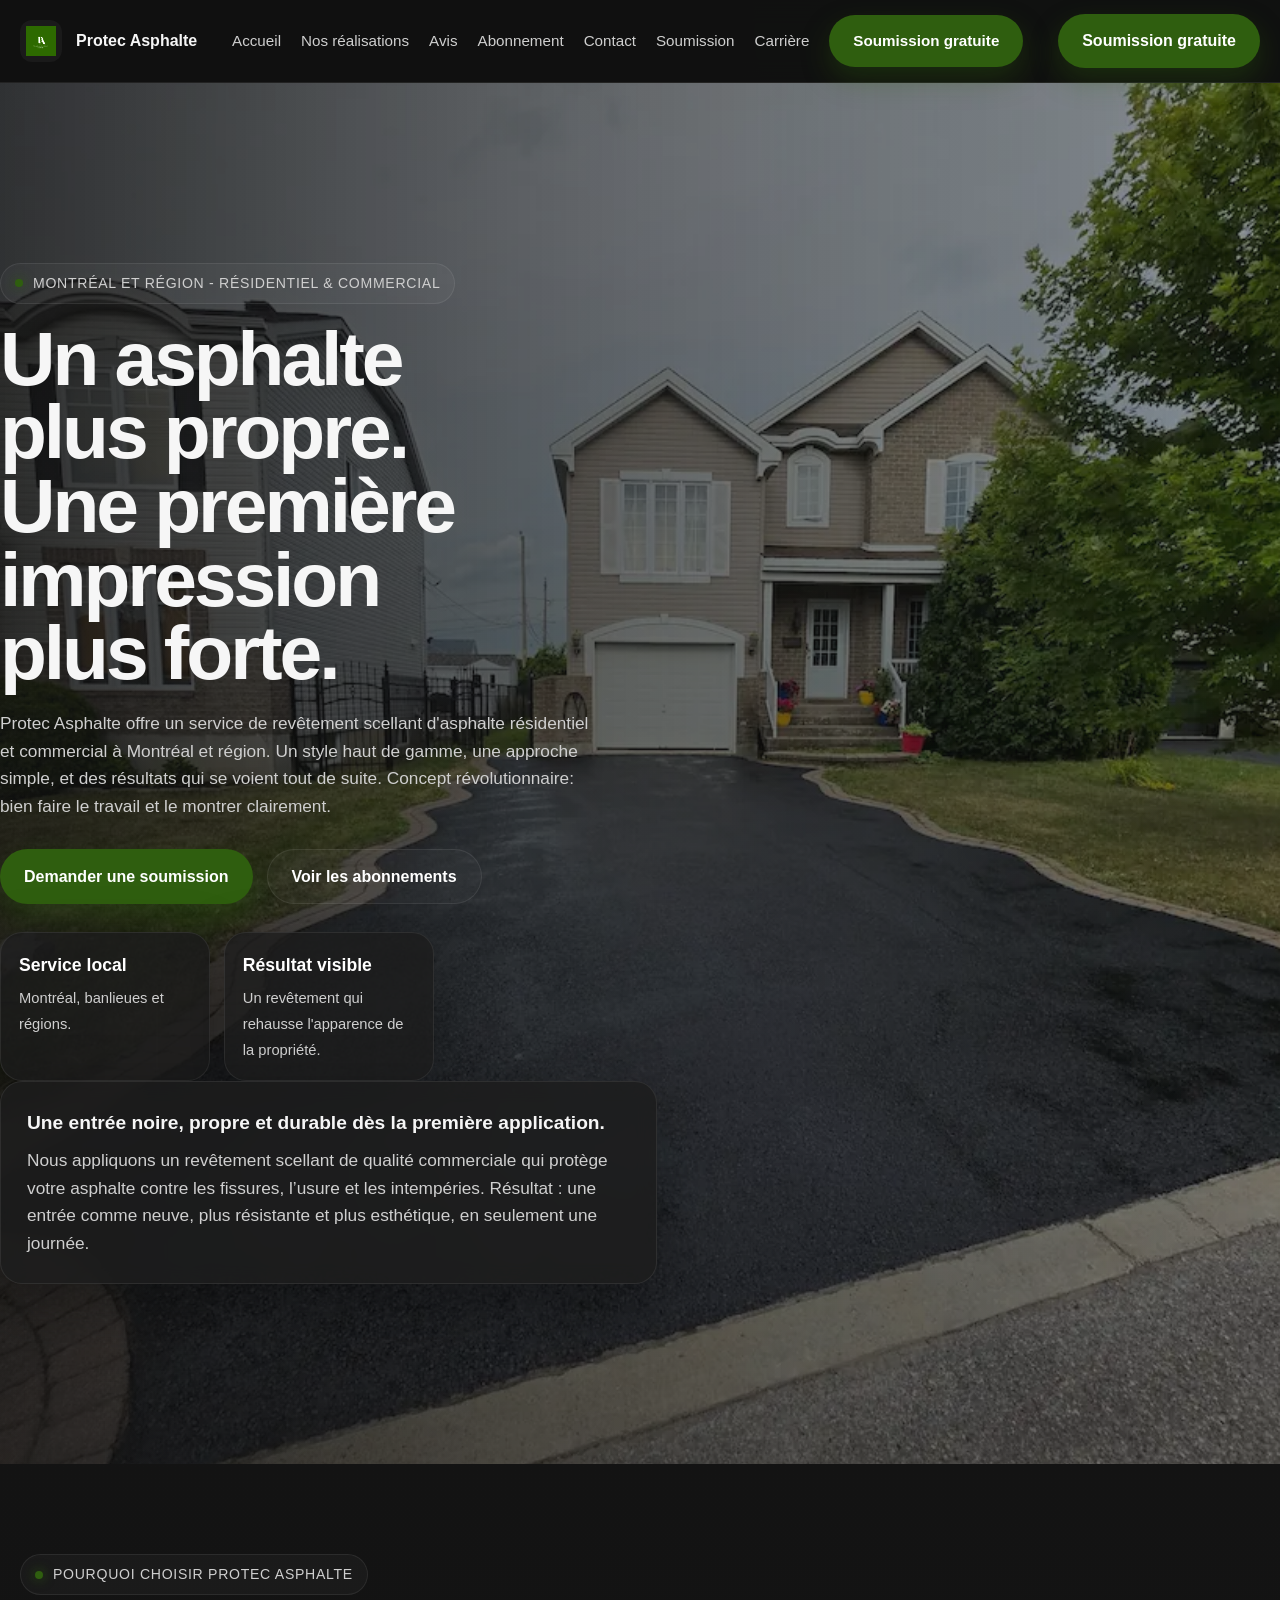
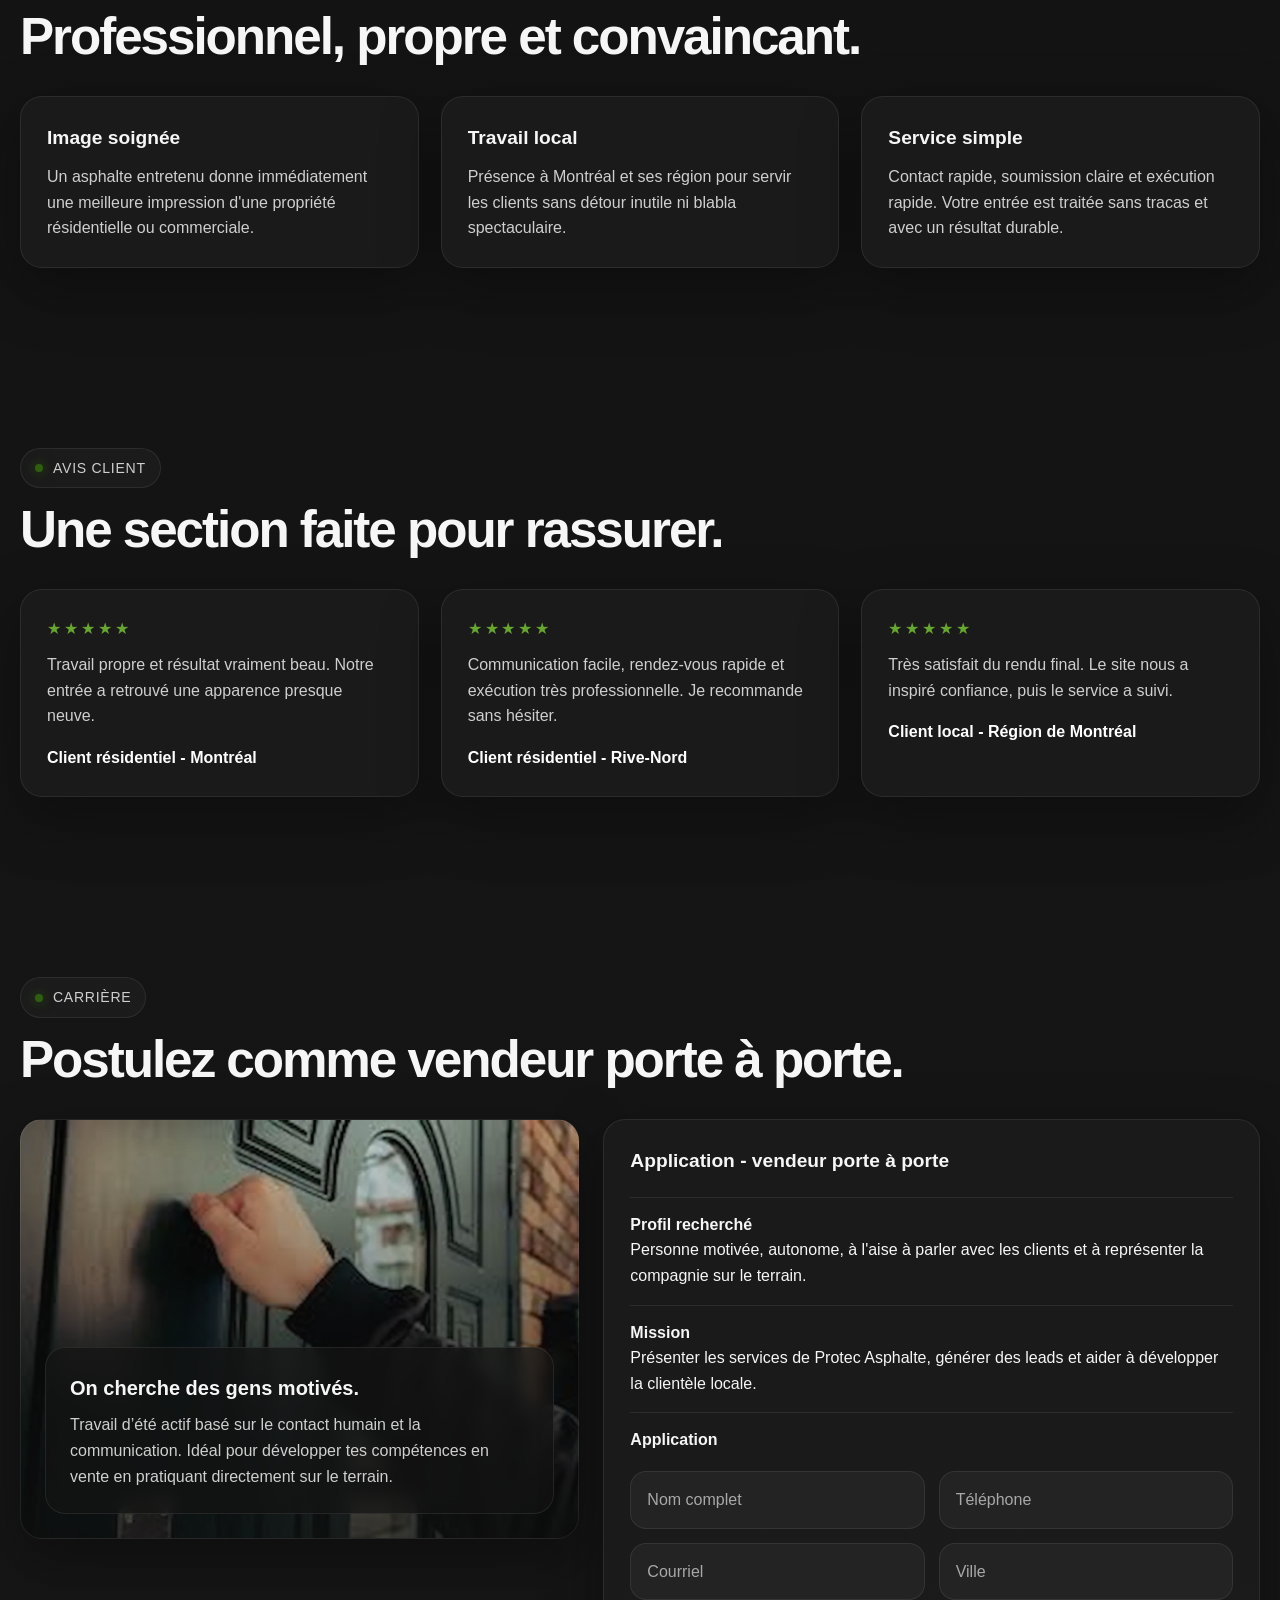
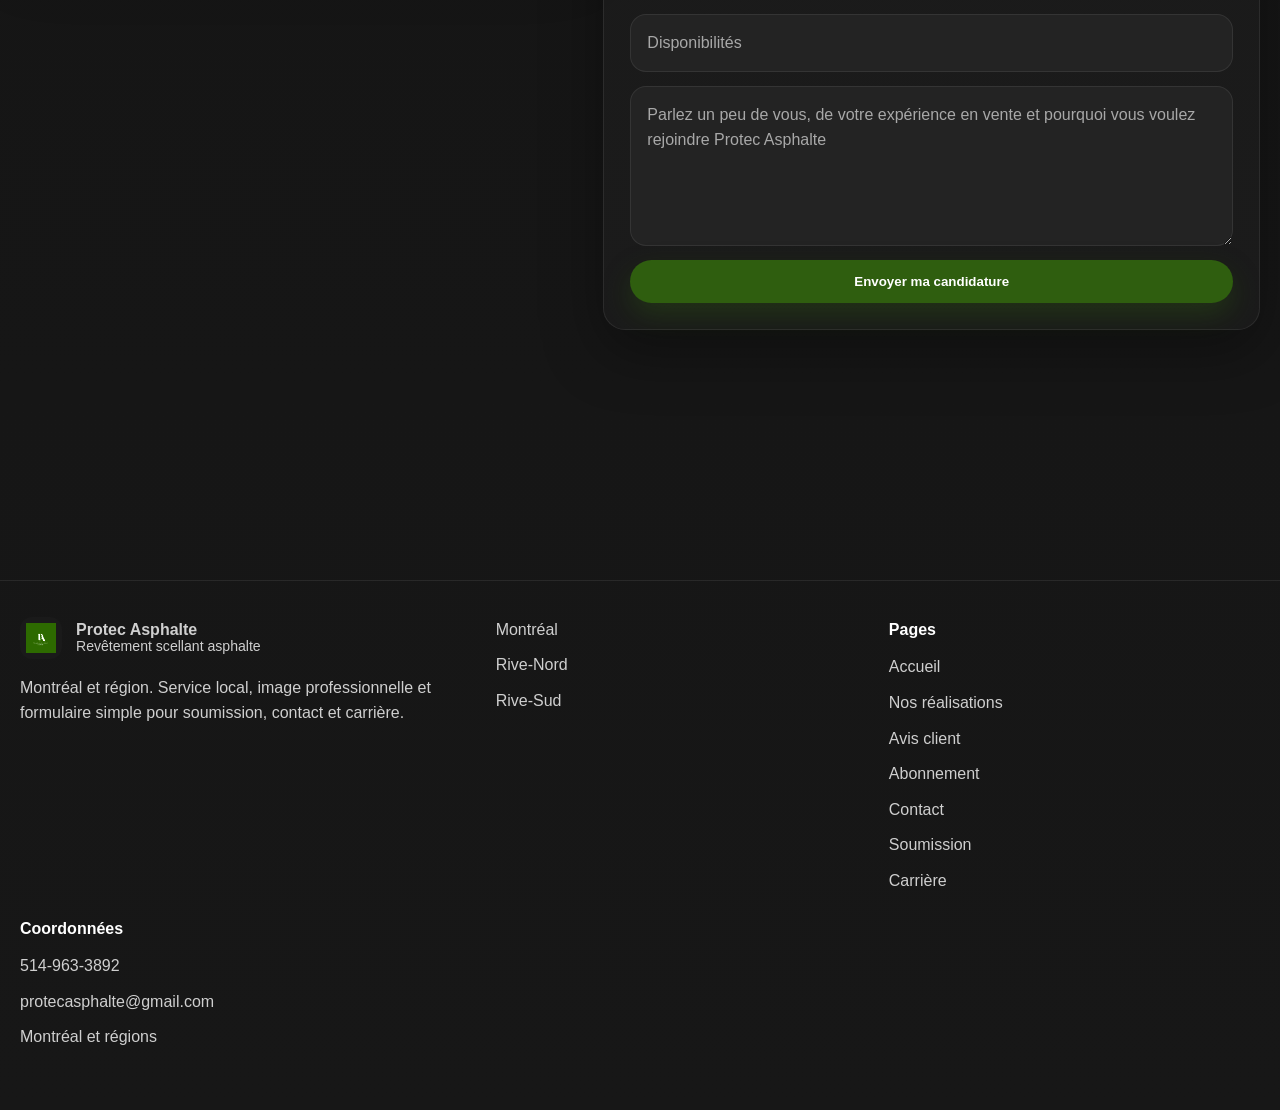
==== commit 1f8d3f2a: "Update index.html" ====
--- a/index.html
+++ b/index.html
@@ -90,9 +90,7 @@
             <span class="tag">Pourquoi choisir Protec Asphalte</span>
             <h2>Professionnel, propre et convaincant.</h2>
           </div>
-          <p>
-            Le but n'est pas juste d'avoir une entrée plus noire. C'est d'améliorer l'apparence, de projeter une image soignée et de garder l'asphalte en meilleur état avec un entretien régulier.
-          </p>
+         
         </div>
 
         <div class="cards-3">
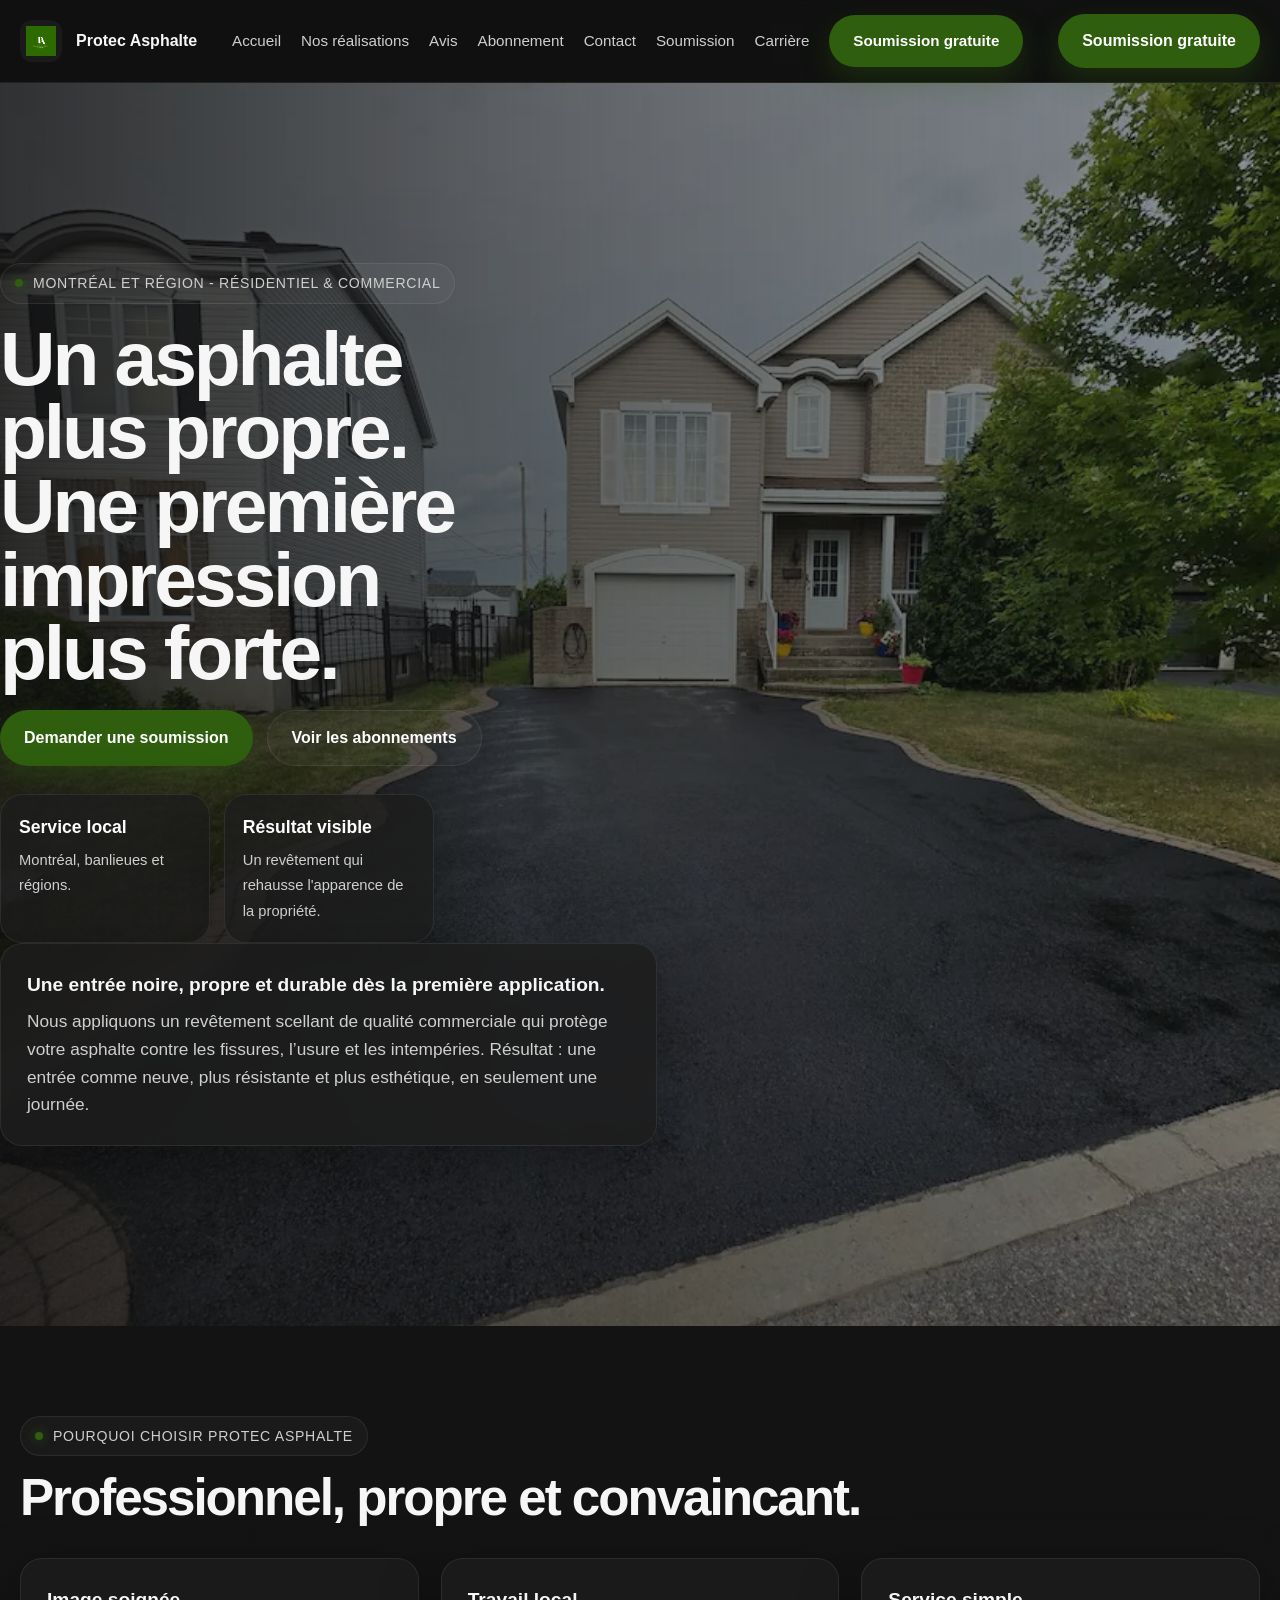
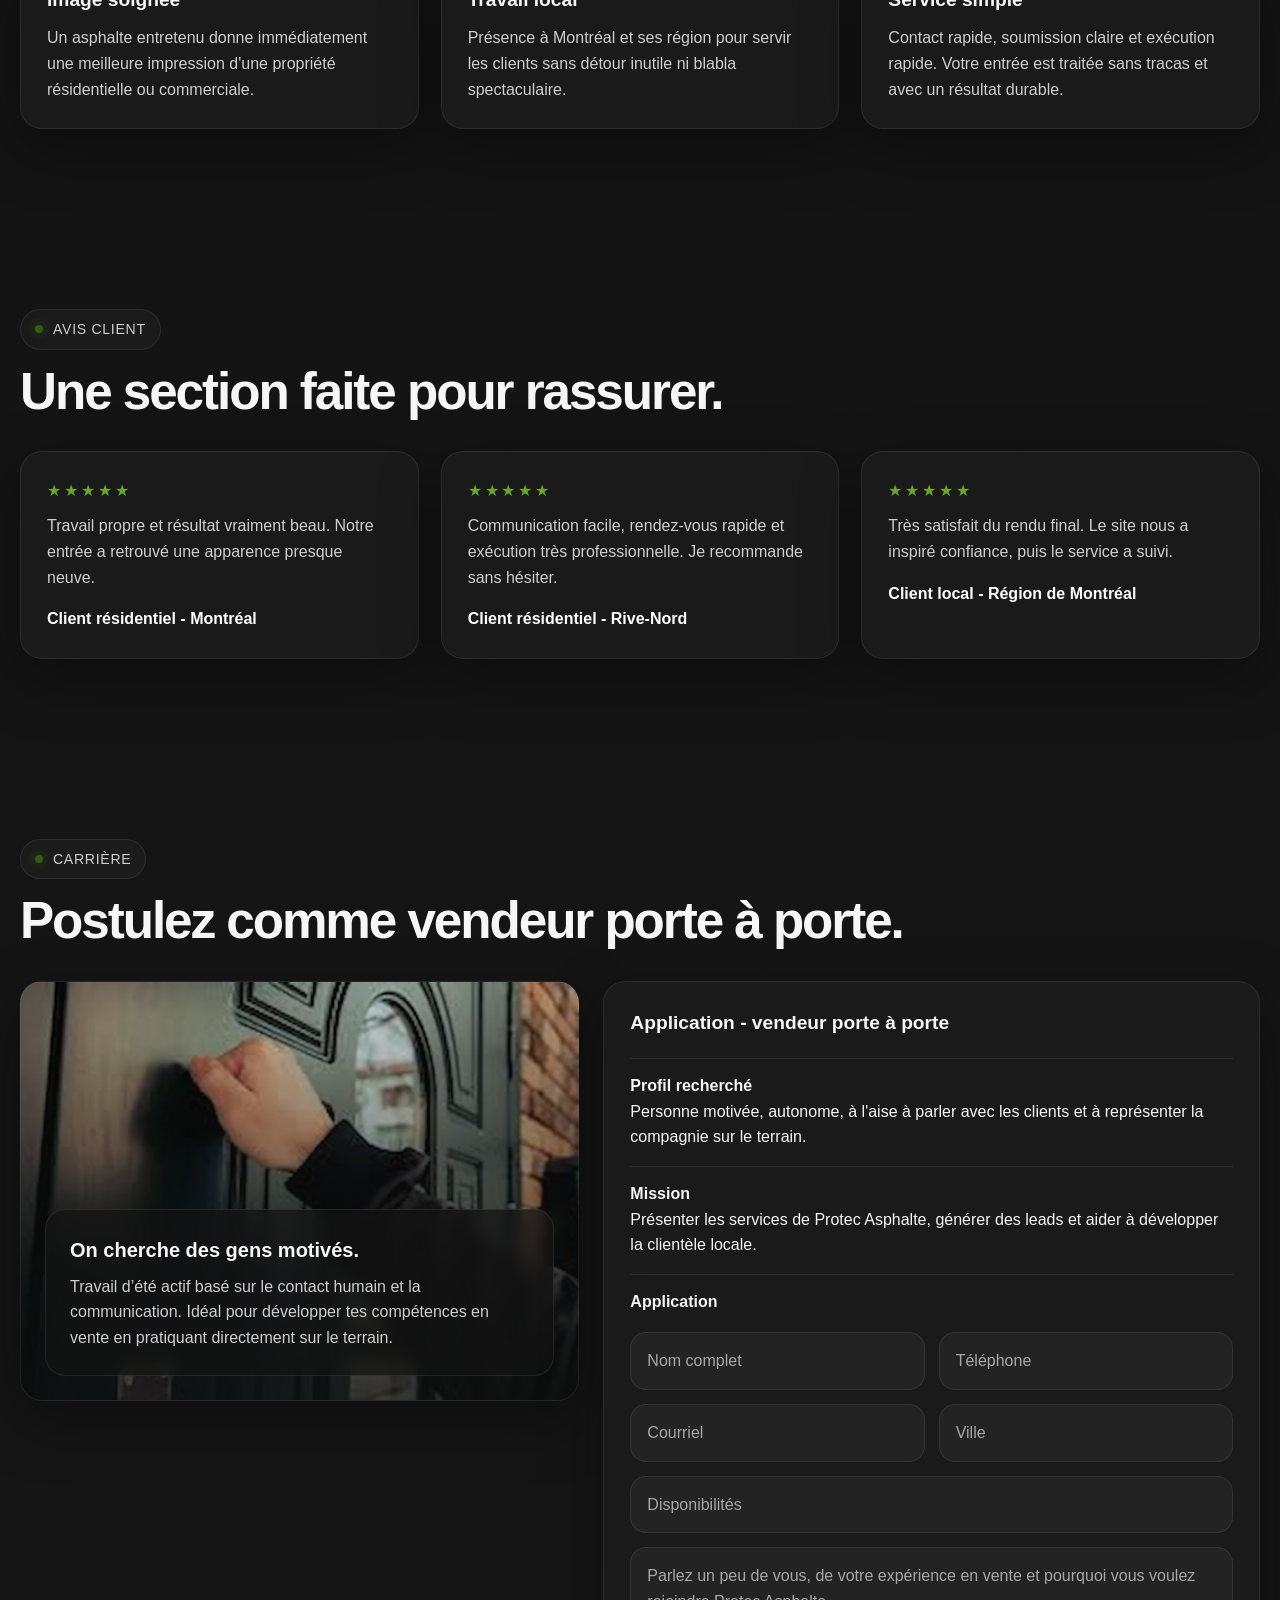
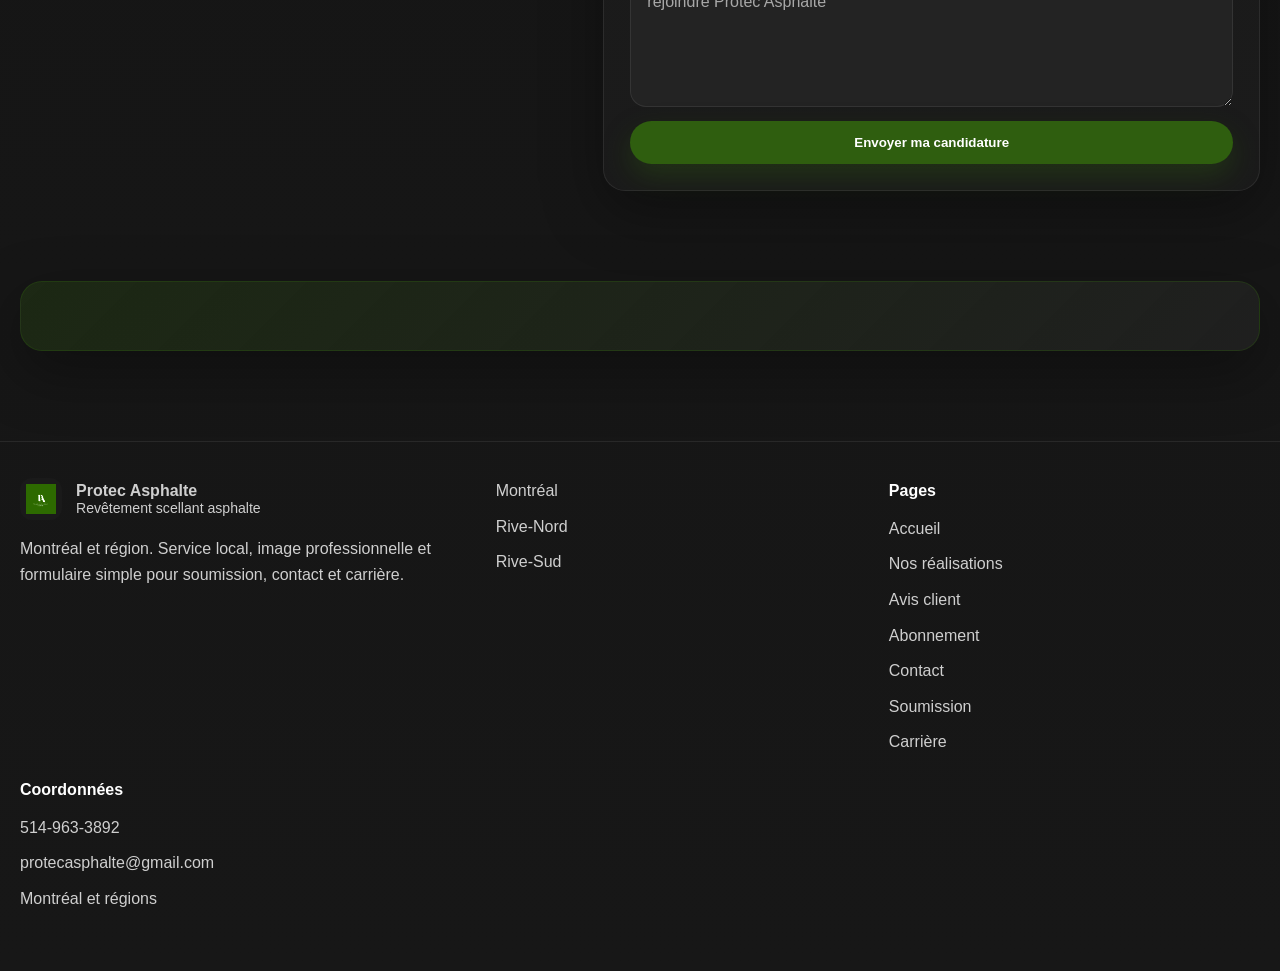
==== commit 1a0407a2: "Update index.html" ====
--- a/index.html
+++ b/index.html
@@ -52,9 +52,7 @@
           <div class="hero-copy reveal">
             <span class="tag">Montréal et région - résidentiel & commercial</span>
             <h1>Un asphalte plus propre. Une première impression plus forte.</h1>
-            <p>
-              Protec Asphalte offre un service de revêtement scellant d'asphalte résidentiel et commercial à Montréal et région. Un style haut de gamme, une approche simple, et des résultats qui se voient tout de suite. Concept révolutionnaire: bien faire le travail et le montrer clairement.
-            </p>
+            
             <div class="hero-actions">
               <a href="soumission.html" class="btn btn-primary">Demander une soumission</a>
               <a href="abonnement.html" class="btn btn-secondary">
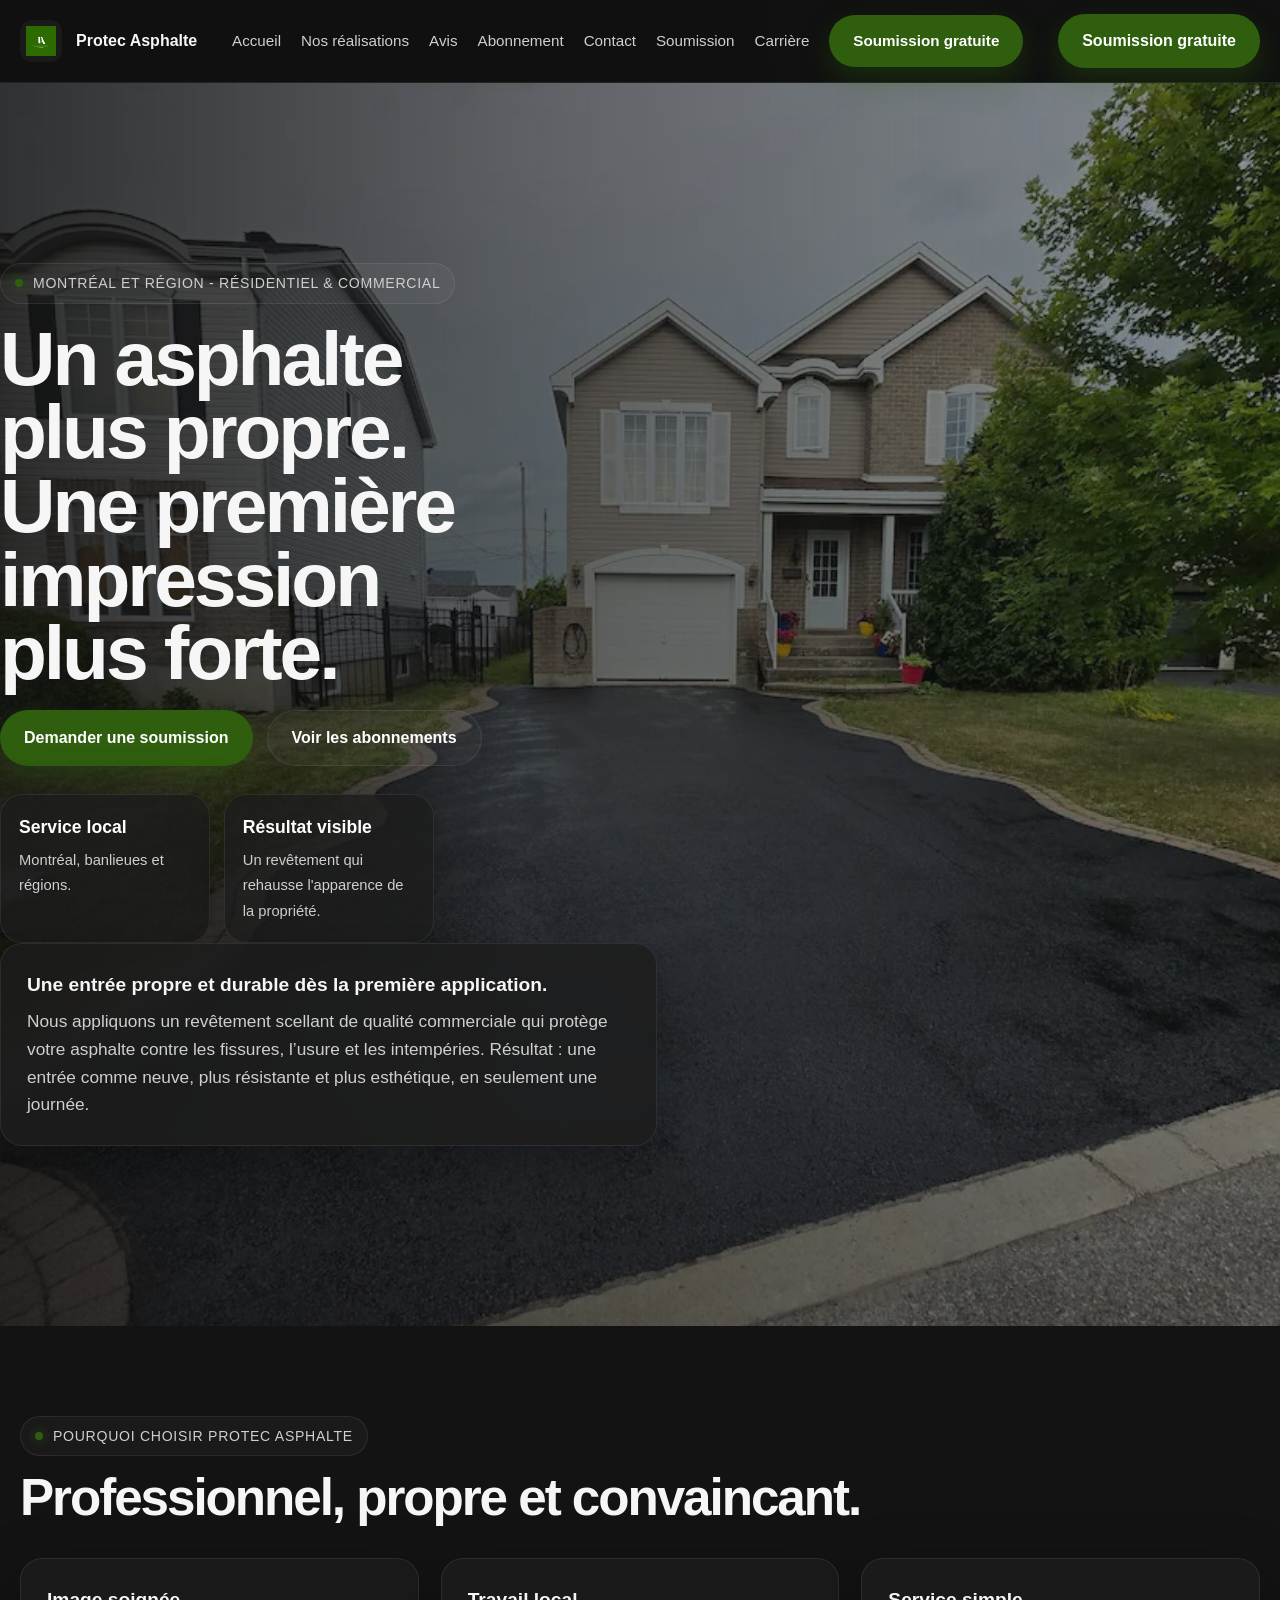
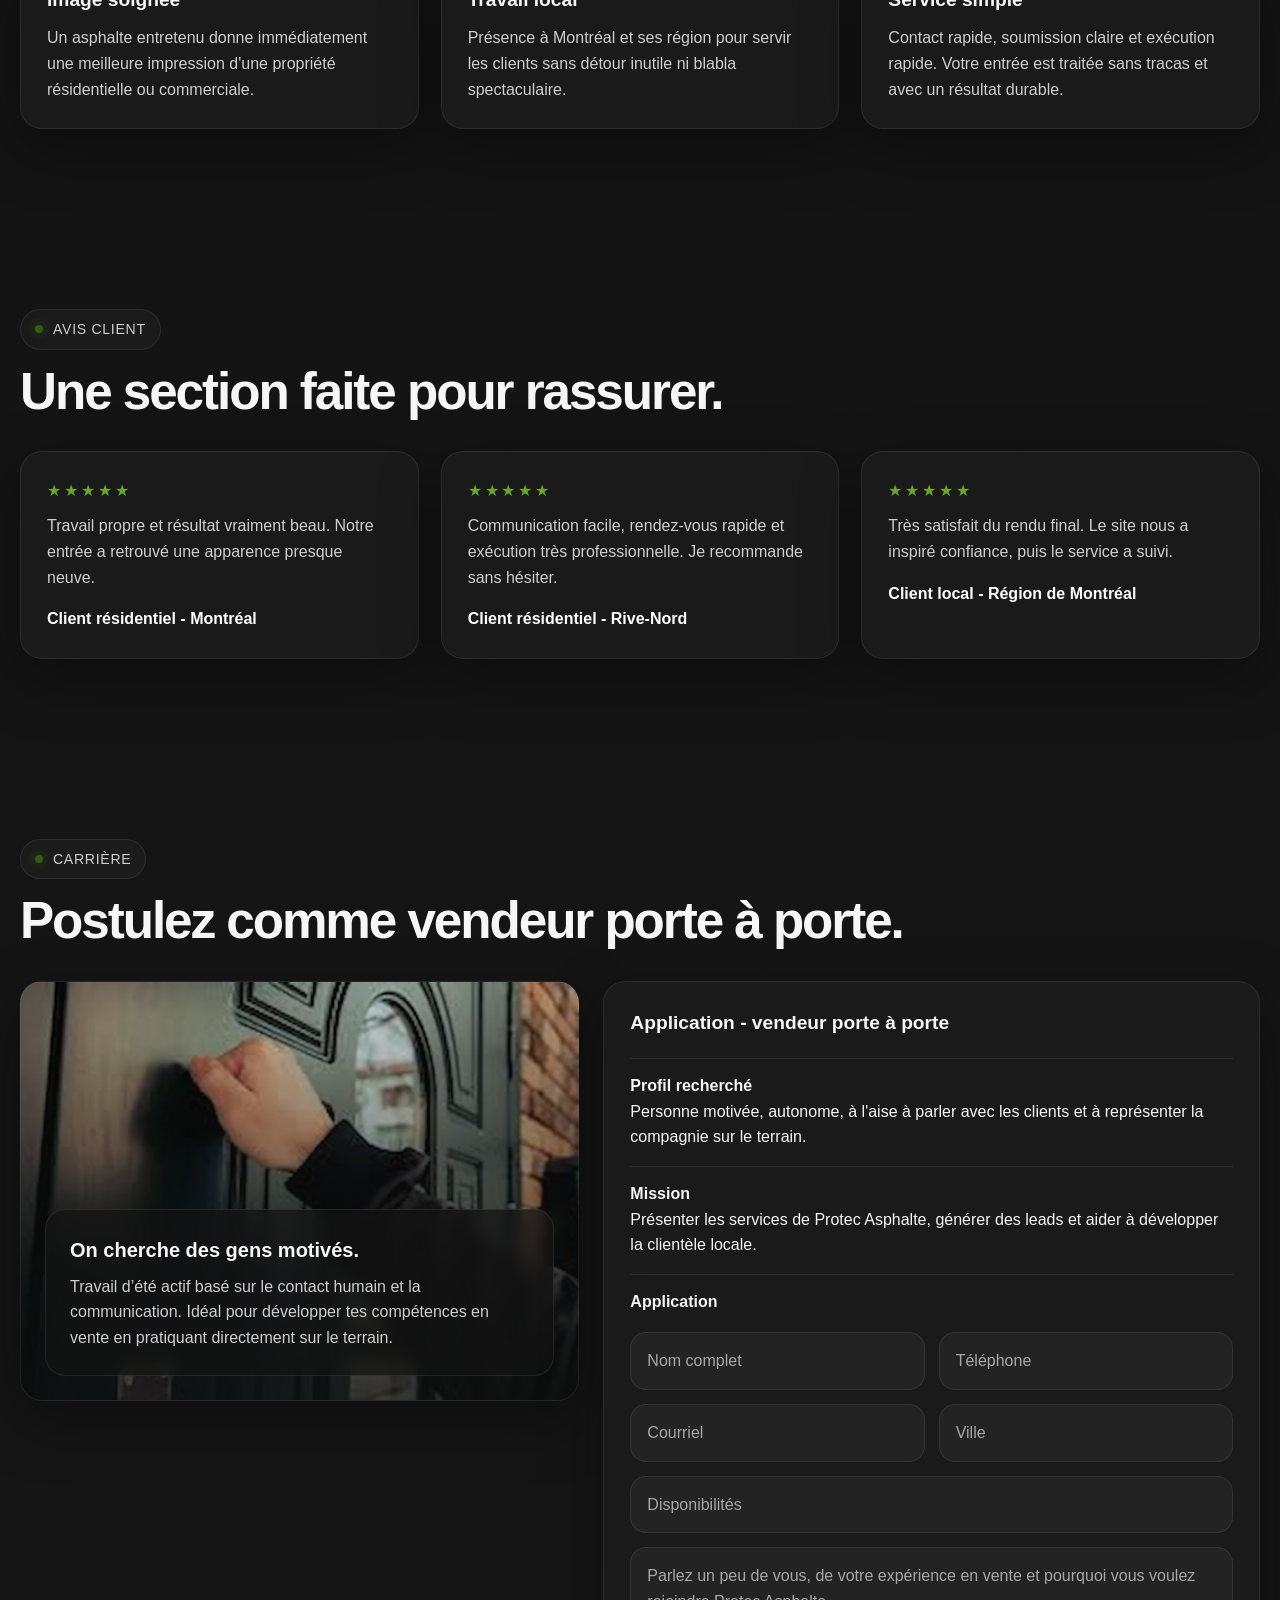
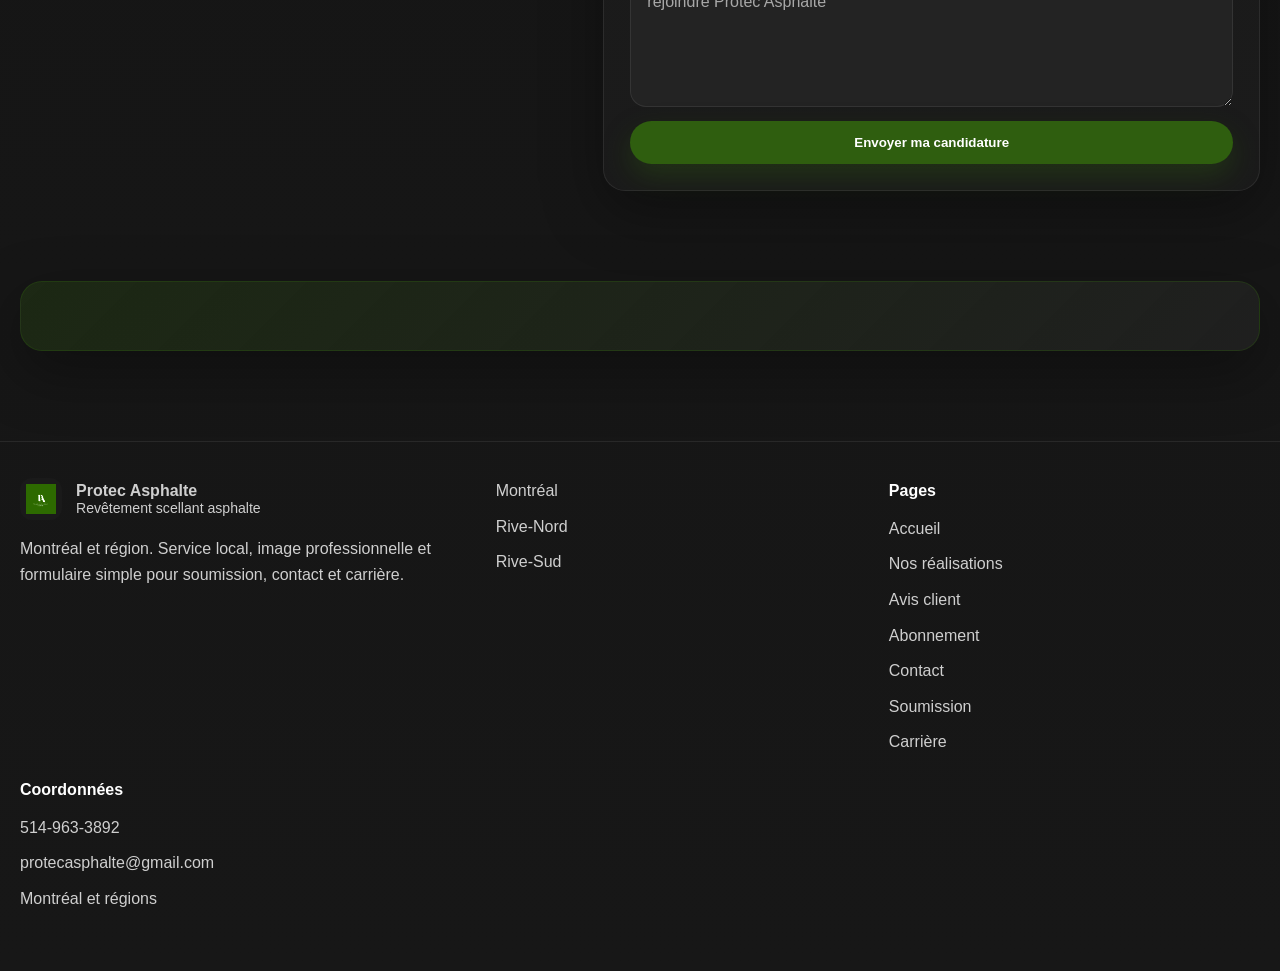
==== commit e2db7721: "Update index.html" ====
--- a/index.html
+++ b/index.html
@@ -72,7 +72,7 @@
           </div>
 
           <div class="quote-box reveal">
-            <h3>Une entrée noire, propre et durable dès la première application.</h3>
+            <h3>Une entrée propre et durable dès la première application.</h3>
             <p>
               Nous appliquons un revêtement scellant de qualité commerciale qui protège votre asphalte contre les fissures, l’usure et les intempéries. 
 Résultat : une entrée comme neuve, plus résistante et plus esthétique, en seulement une journée.
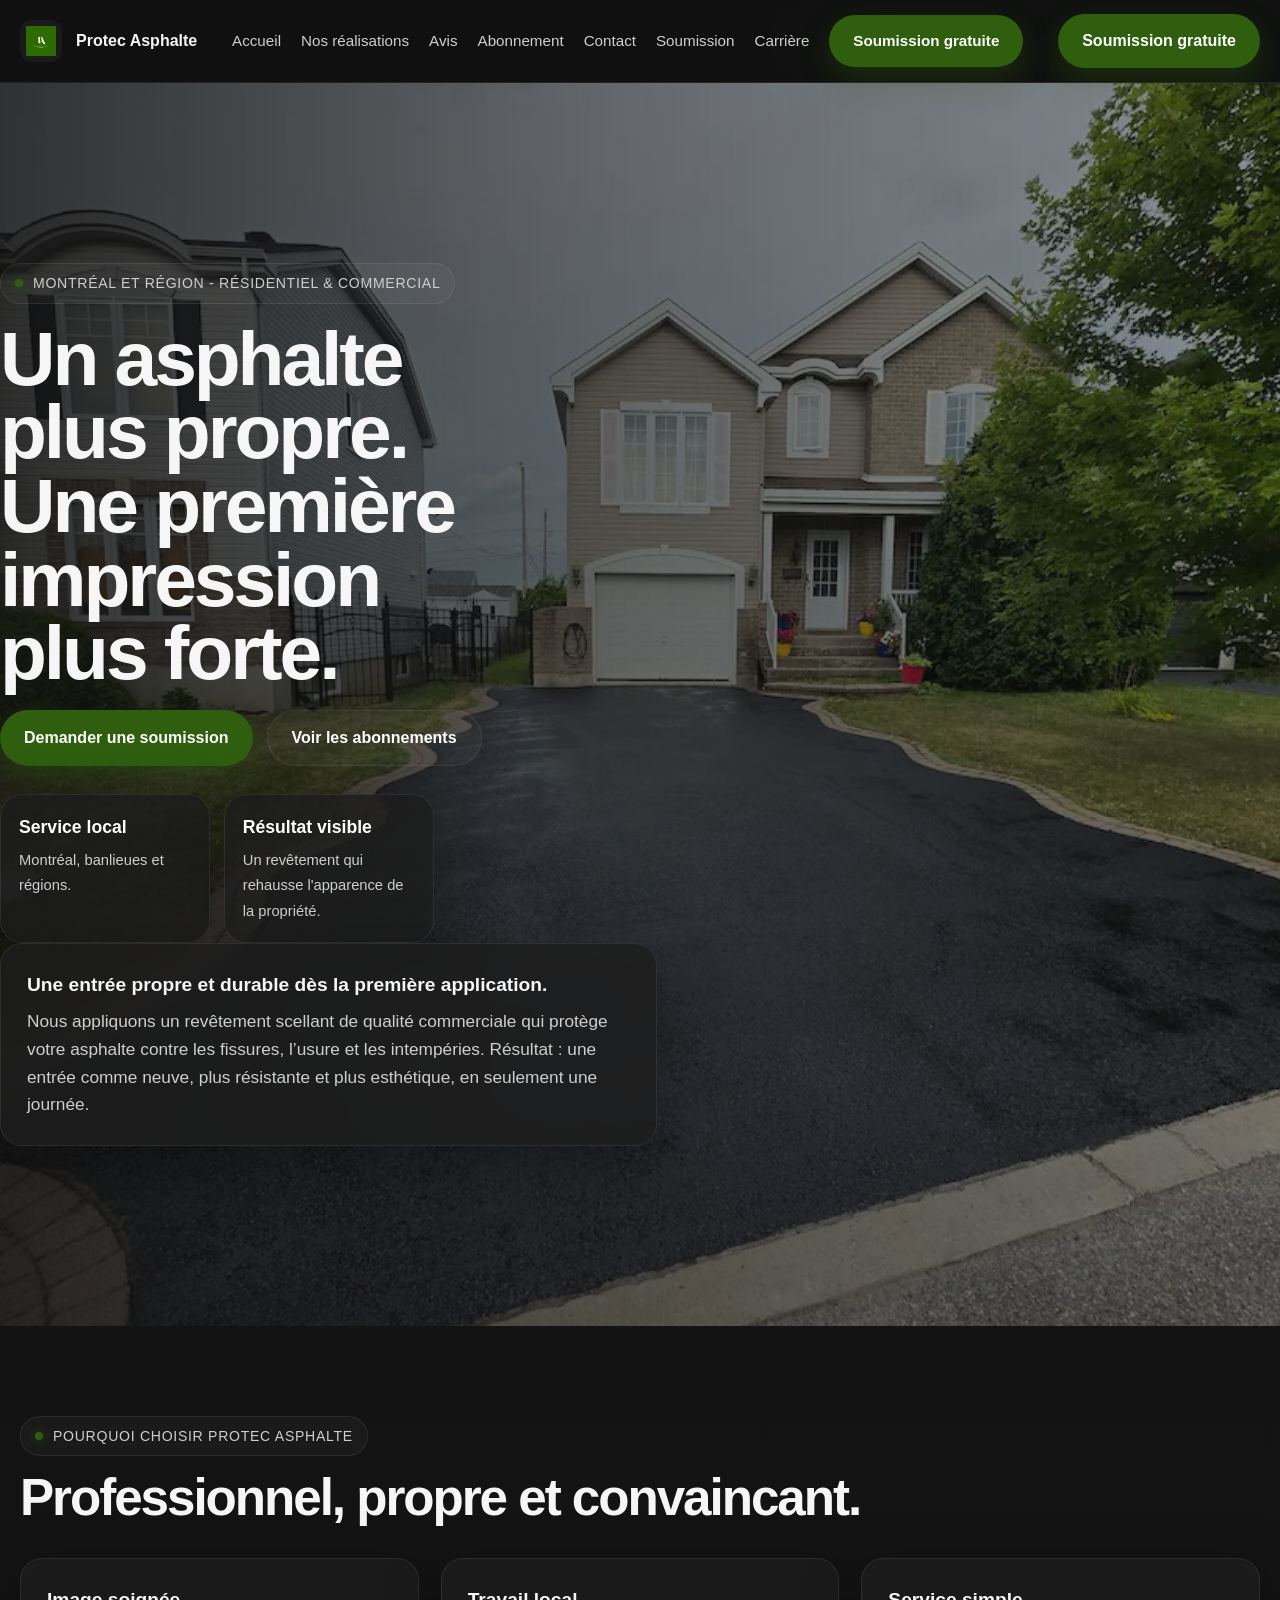
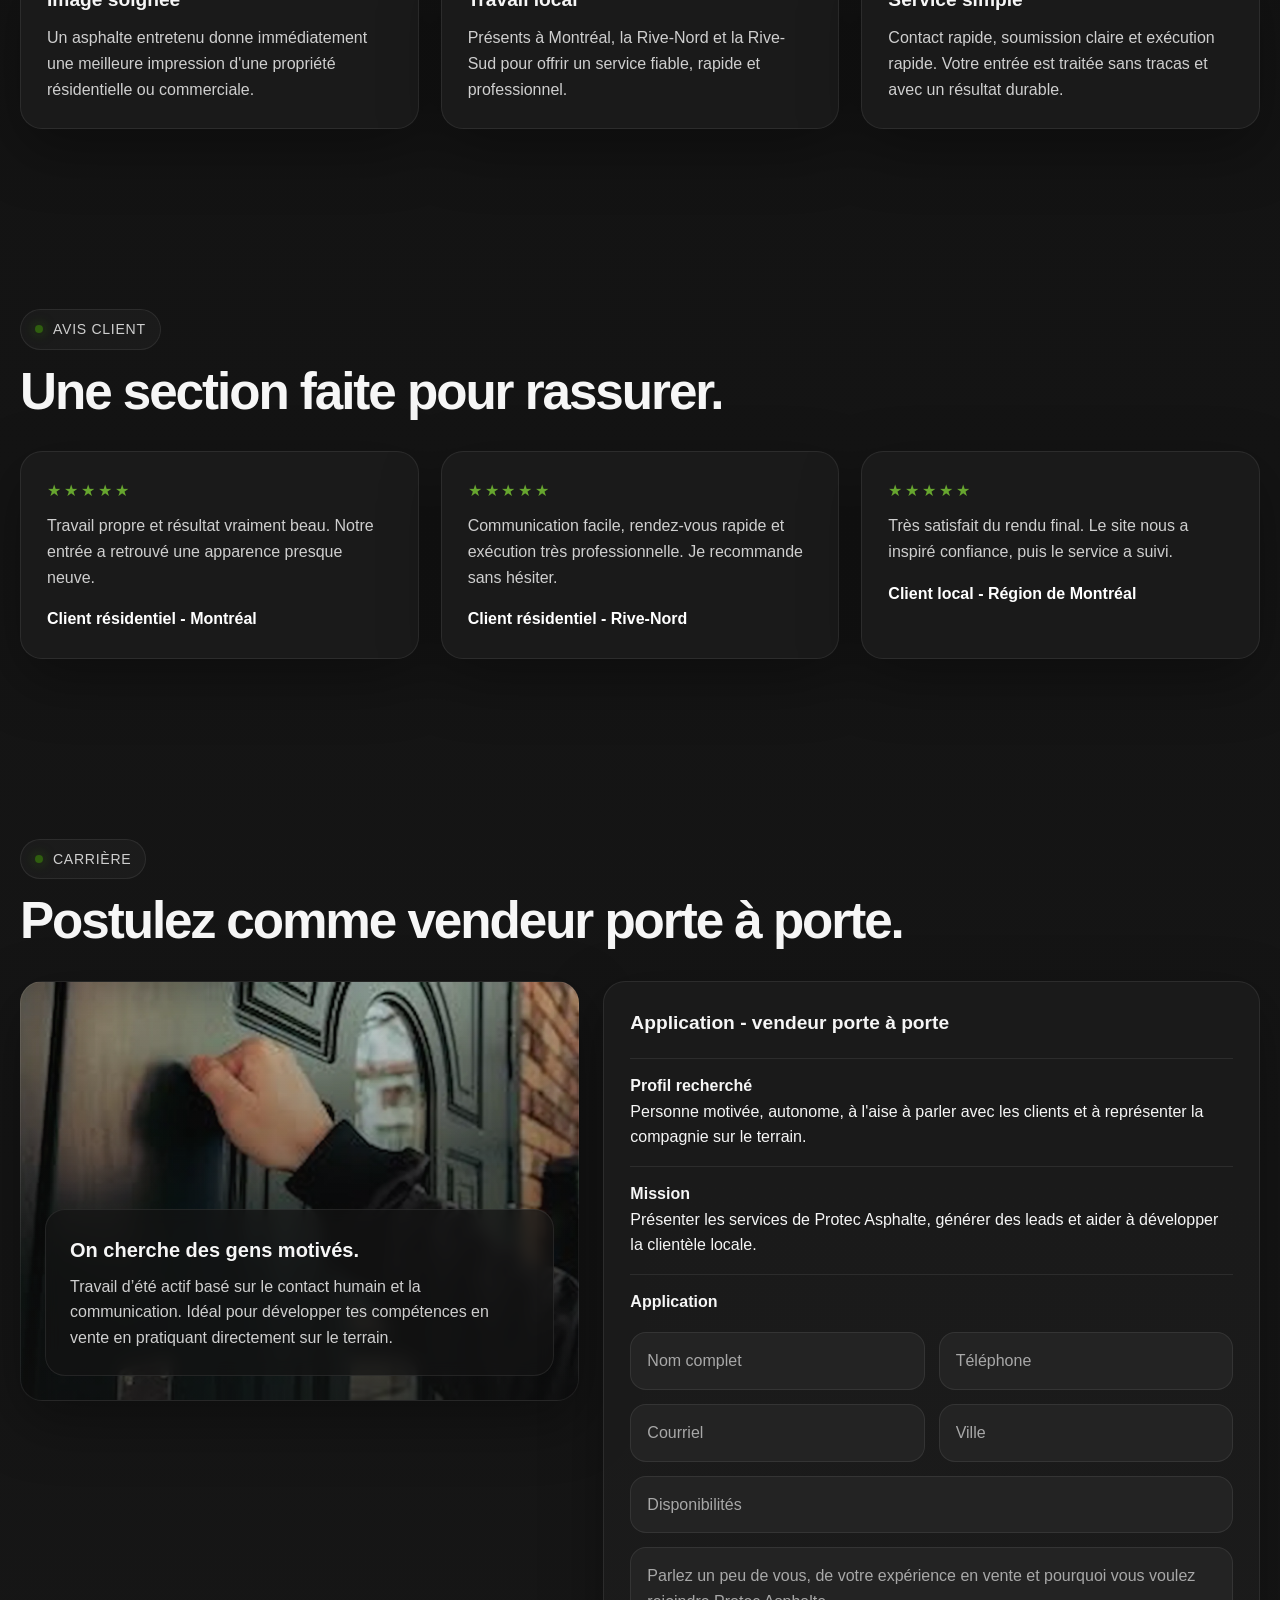
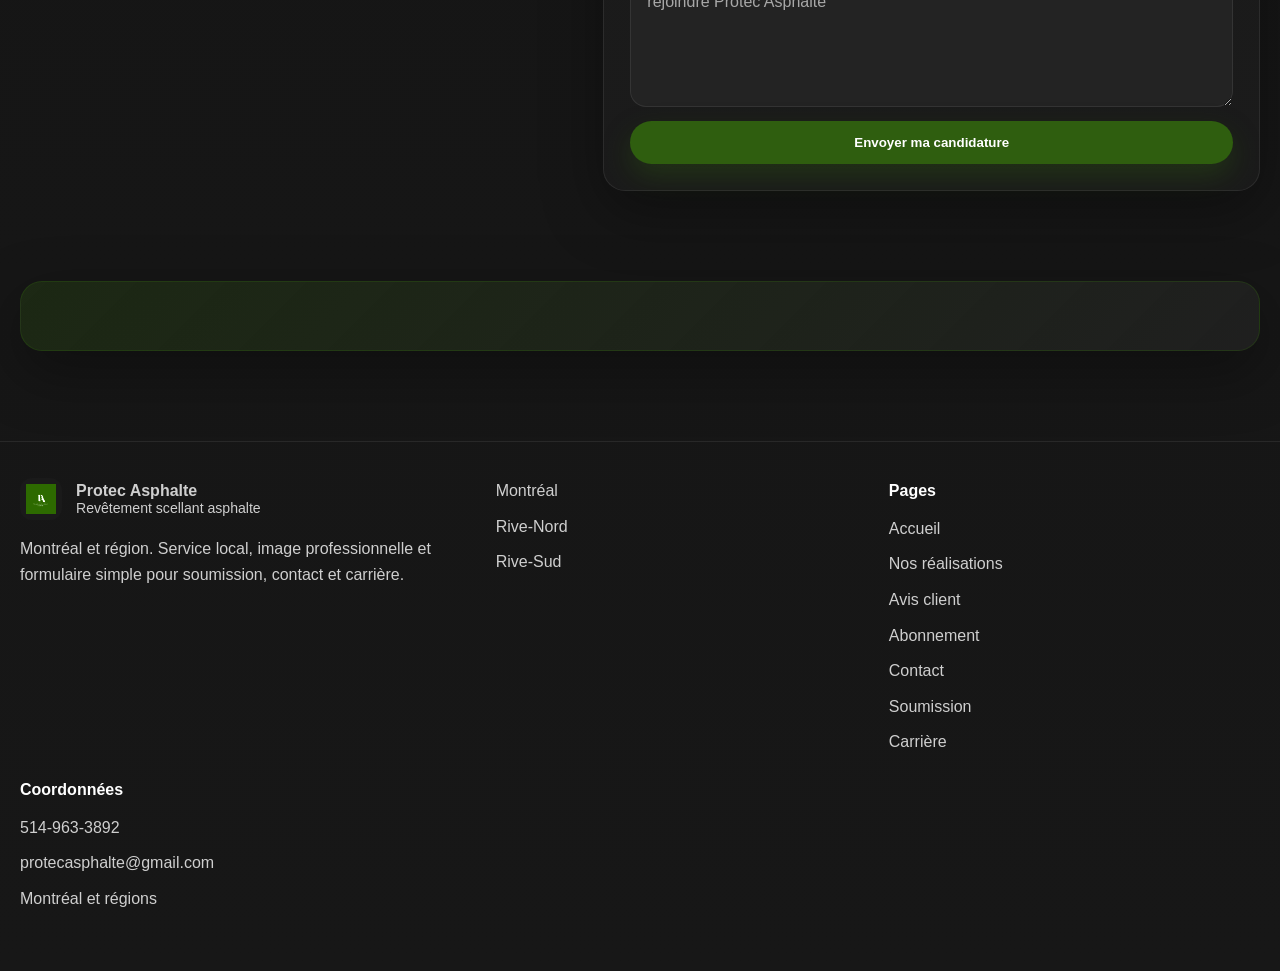
==== commit 5e9b8886: "Update index.html" ====
--- a/index.html
+++ b/index.html
@@ -98,7 +98,7 @@
           </article>
           <article class="card reveal">
             <h3>Travail local</h3>
-            <p>Présence à Montréal et  ses région pour servir les clients sans détour inutile ni blabla spectaculaire.</p>
+            <p>Présents à Montréal, la Rive-Nord et la Rive-Sud pour offrir un service fiable, rapide et professionnel.</p>
           </article>
           <article class="card reveal">
             <h3>Service simple</h3>
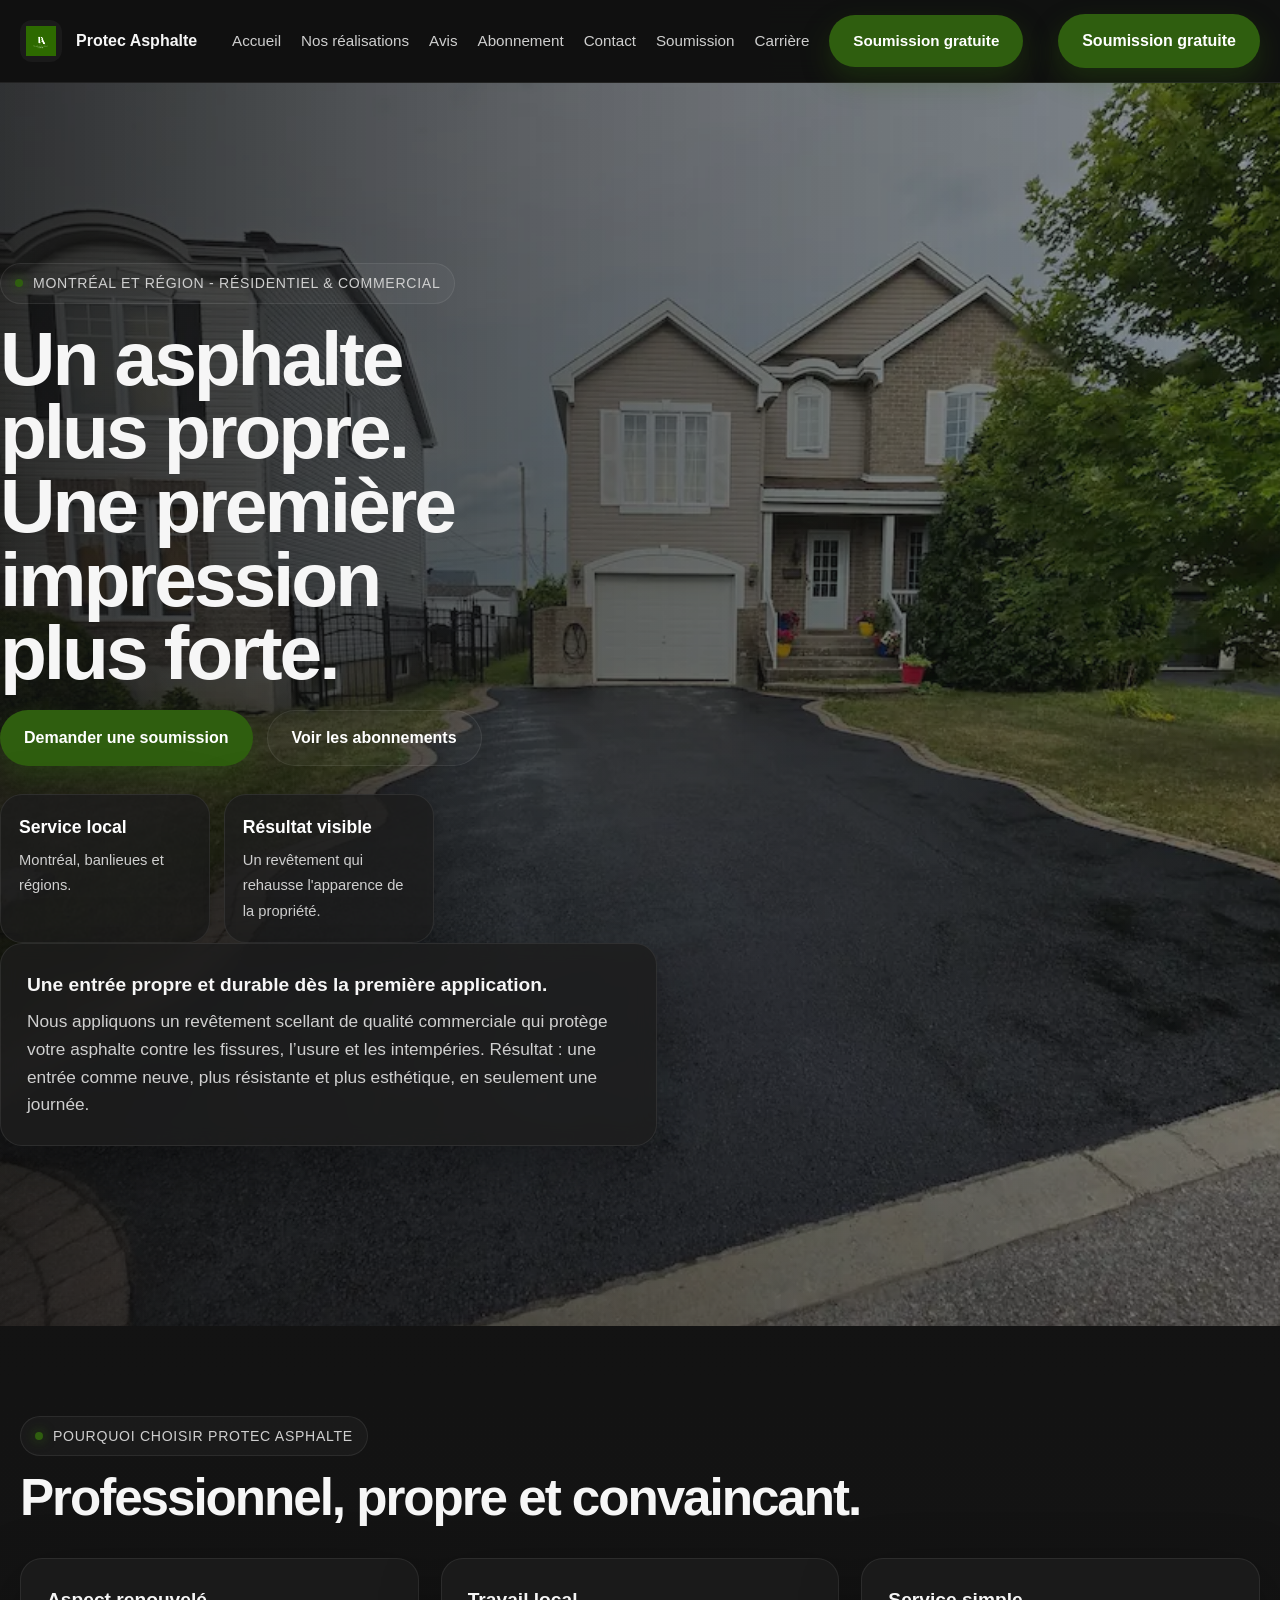
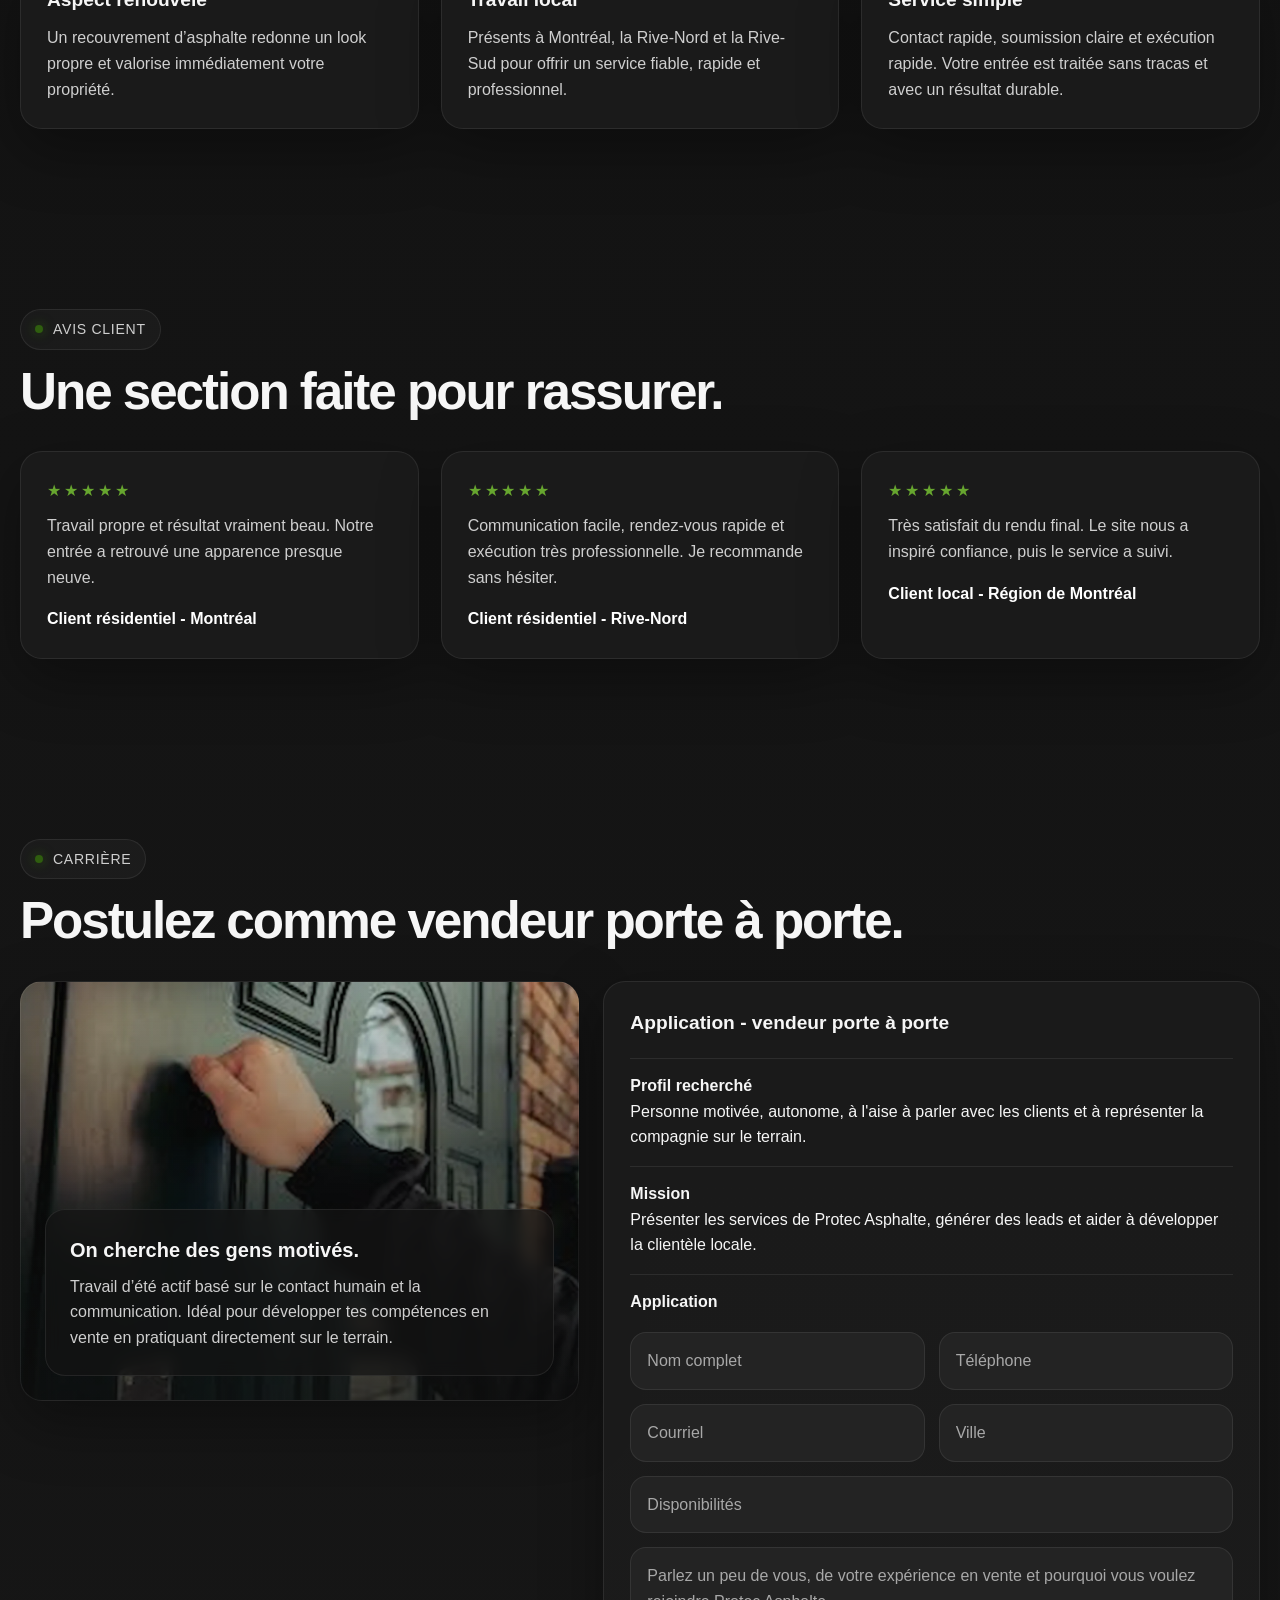
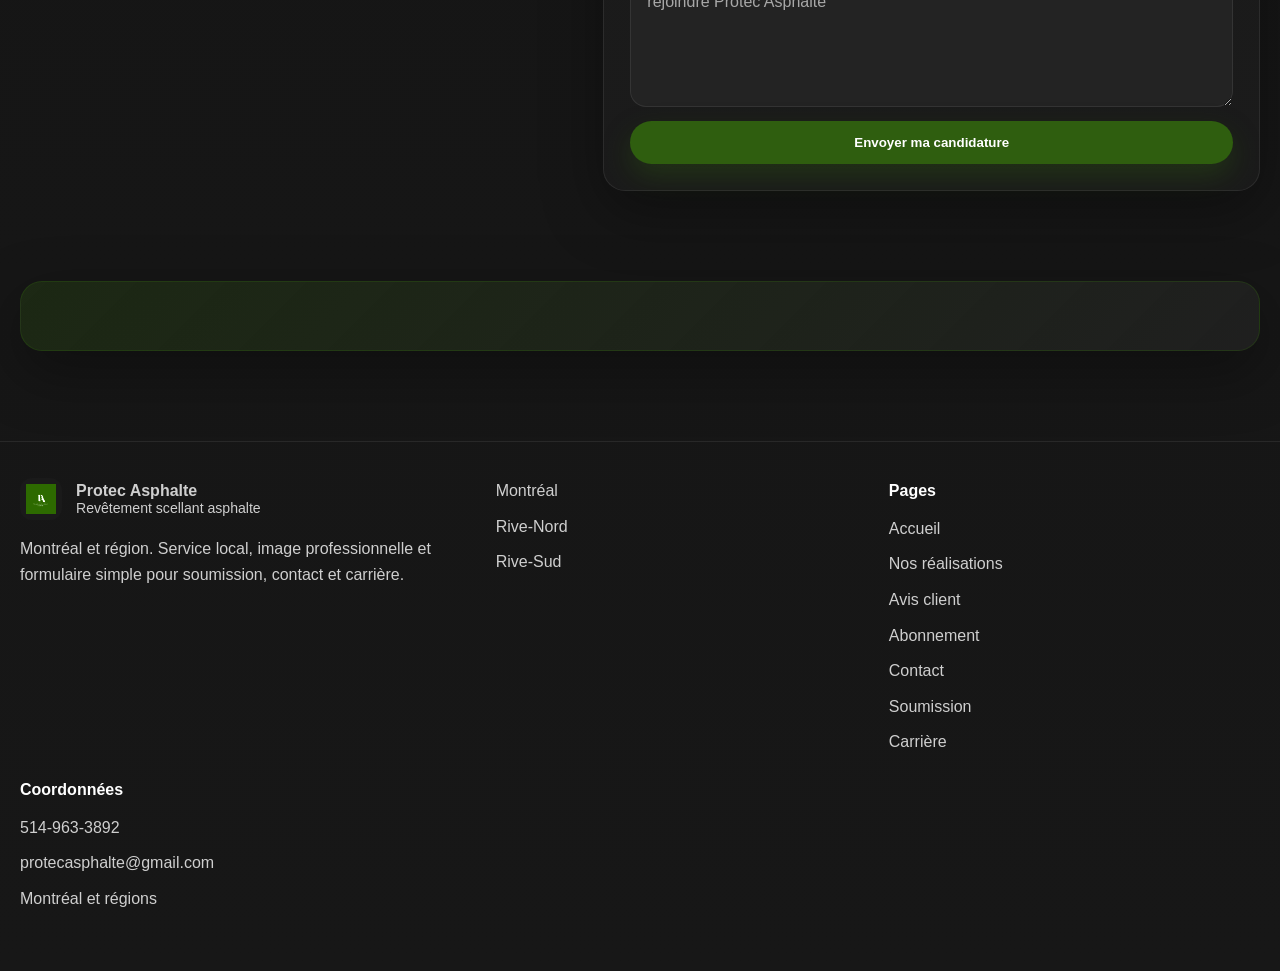
==== commit 98ce8a4c: "Update index.html" ====
--- a/index.html
+++ b/index.html
@@ -93,8 +93,8 @@
 
         <div class="cards-3">
           <article class="card reveal">
-            <h3>Image soignée</h3>
-            <p>Un asphalte entretenu donne immédiatement une meilleure impression d'une propriété résidentielle ou commerciale.</p>
+            <h3>Aspect renouvelé</h3>
+            <p>Un recouvrement d’asphalte redonne un look propre et valorise immédiatement votre propriété.</p>
           </article>
           <article class="card reveal">
             <h3>Travail local</h3>
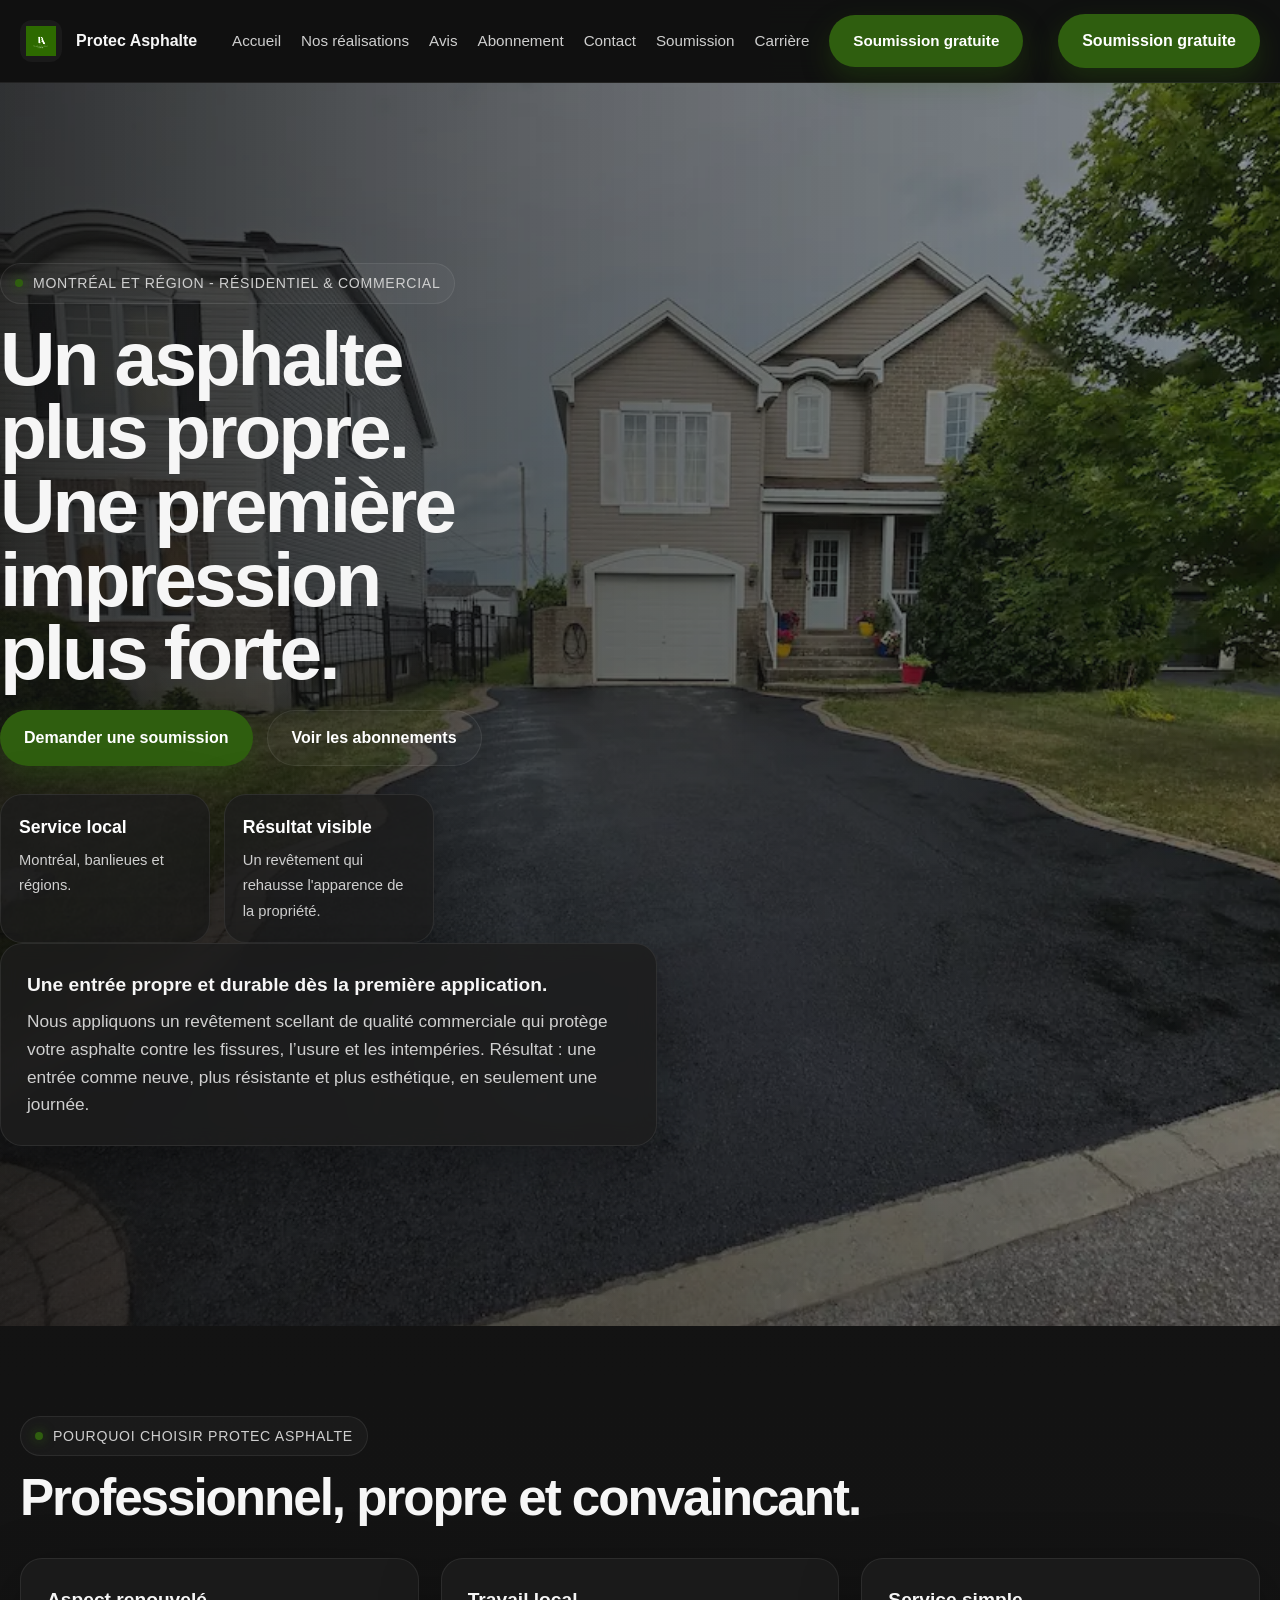
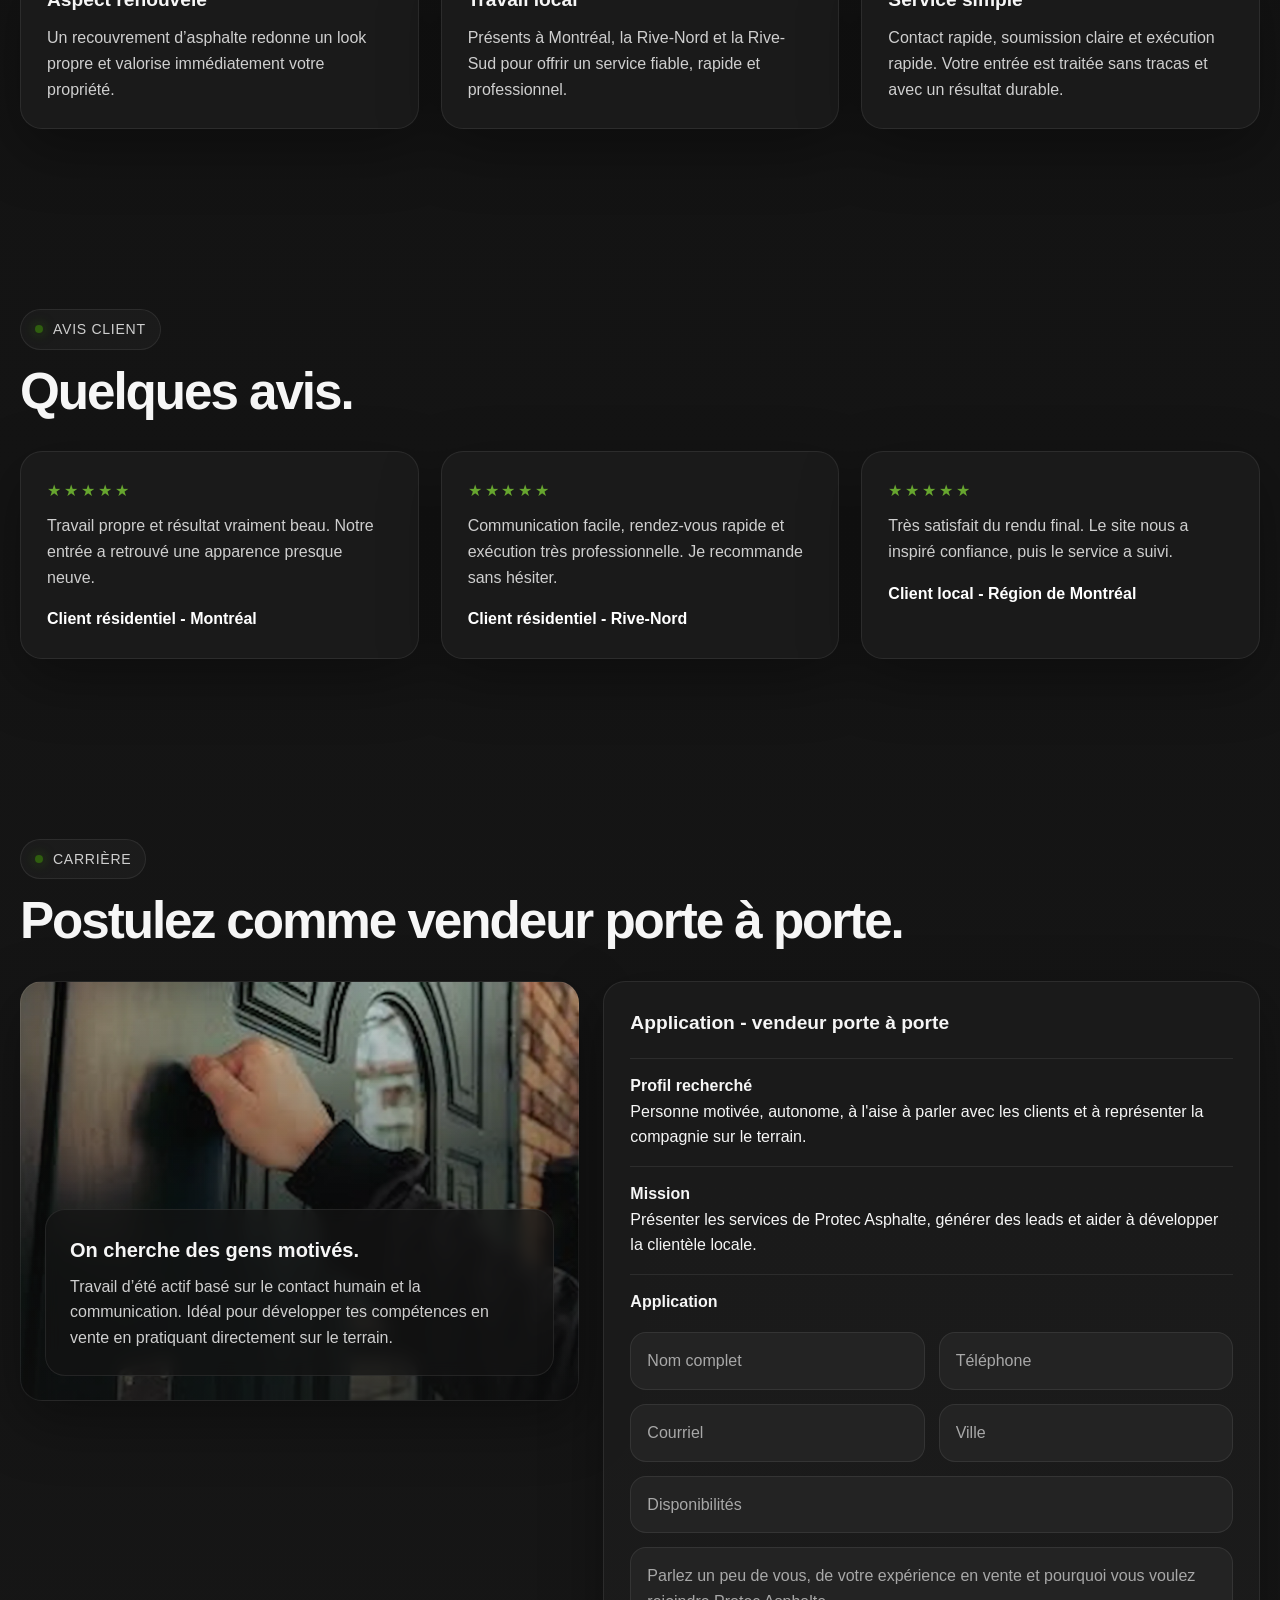
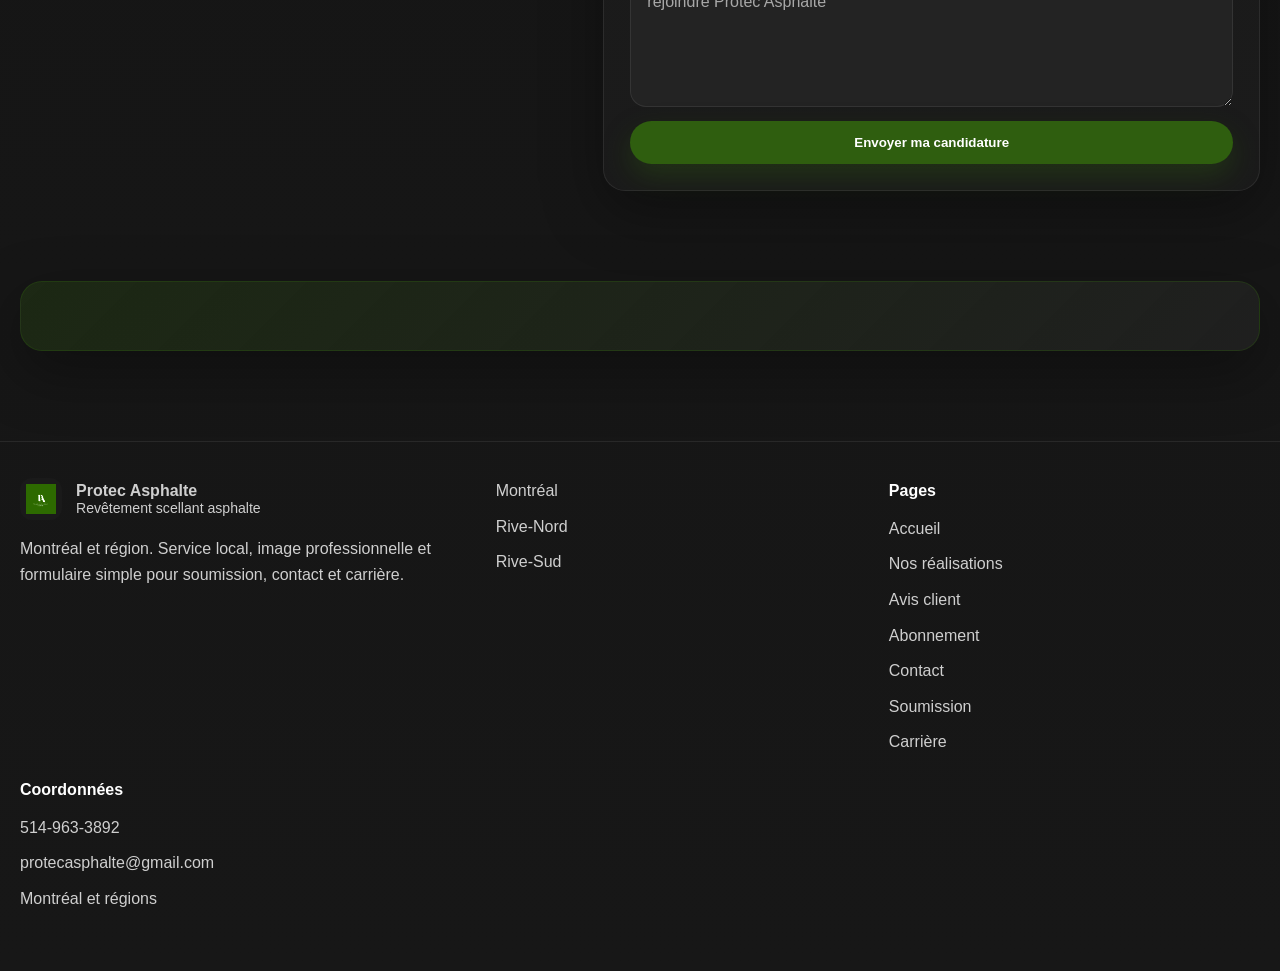
==== commit f0cb3416: "Update index.html" ====
--- a/index.html
+++ b/index.html
@@ -114,7 +114,7 @@
         <div class="section-head reveal">
           <div>
             <span class="tag">Avis client</span>
-            <h2>Une section faite pour rassurer.</h2>
+            <h2>Quelques avis.</h2>
           </div>
           
         </div>
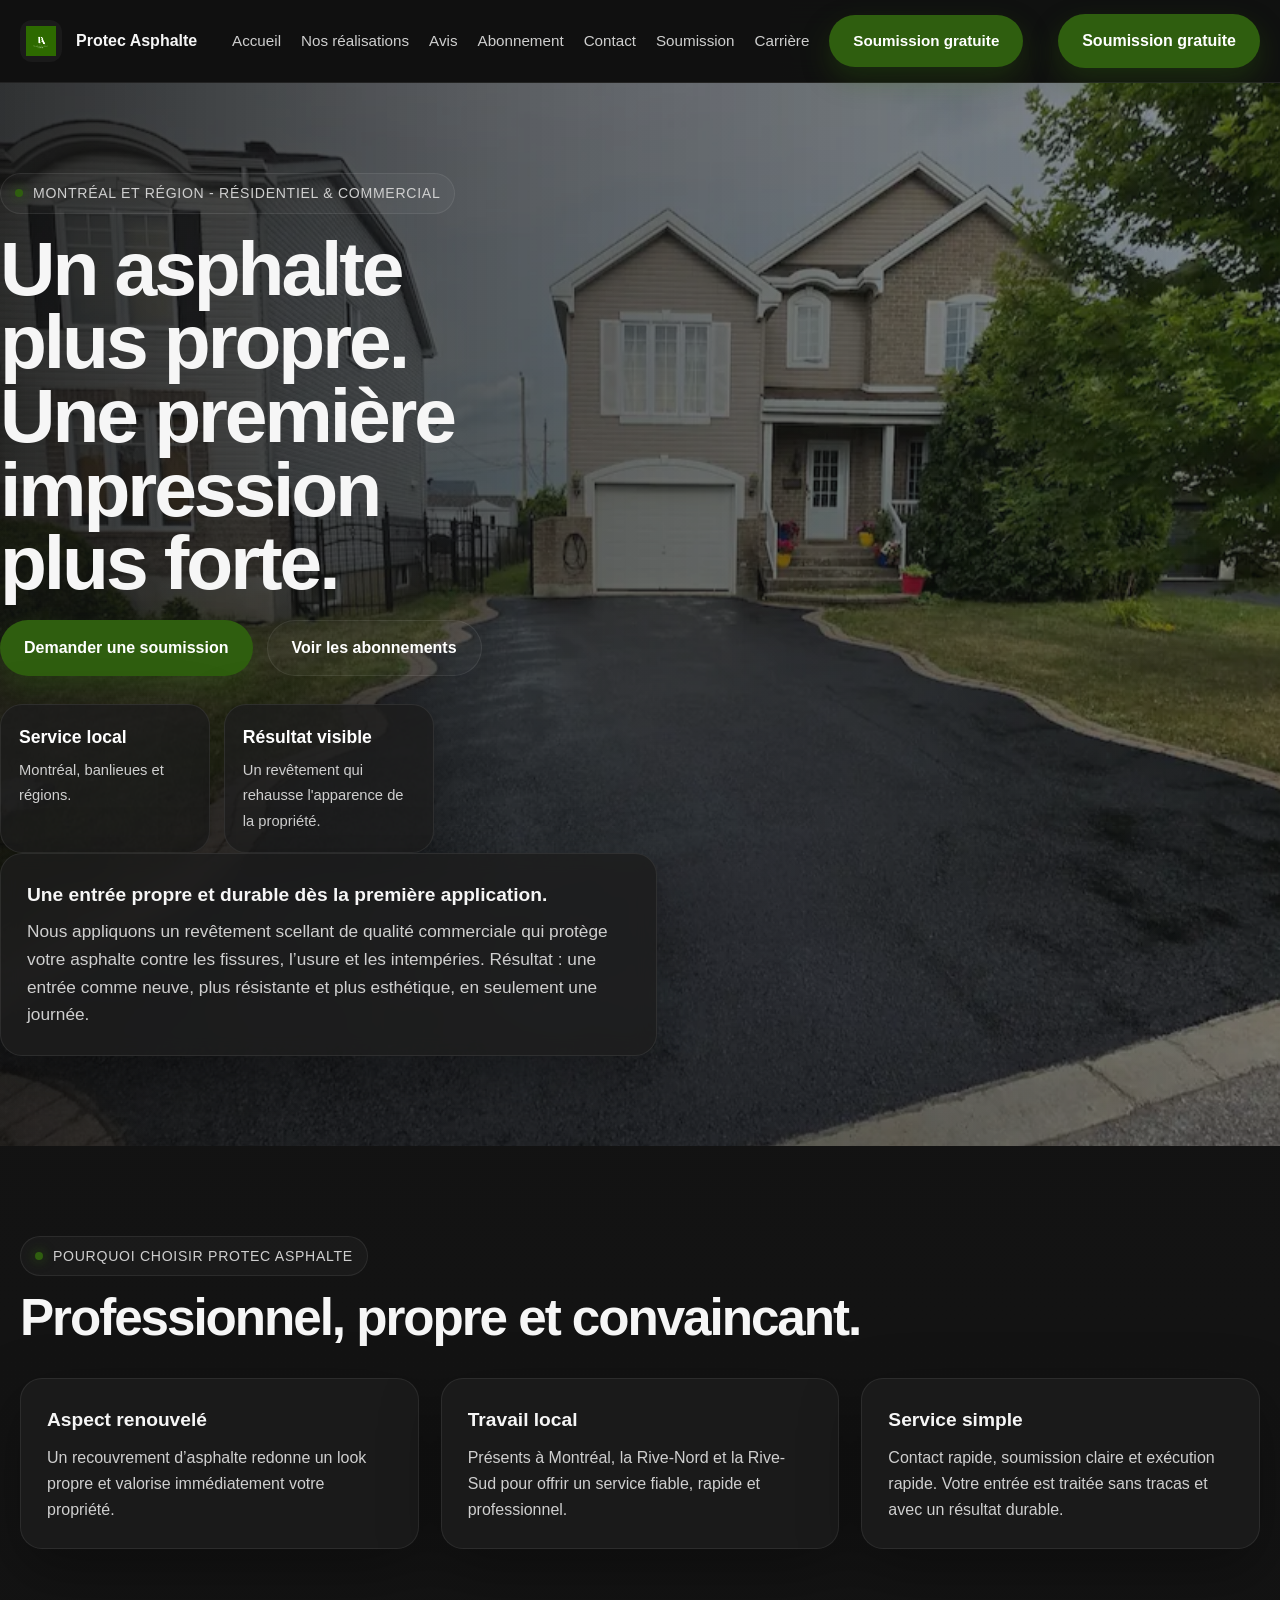
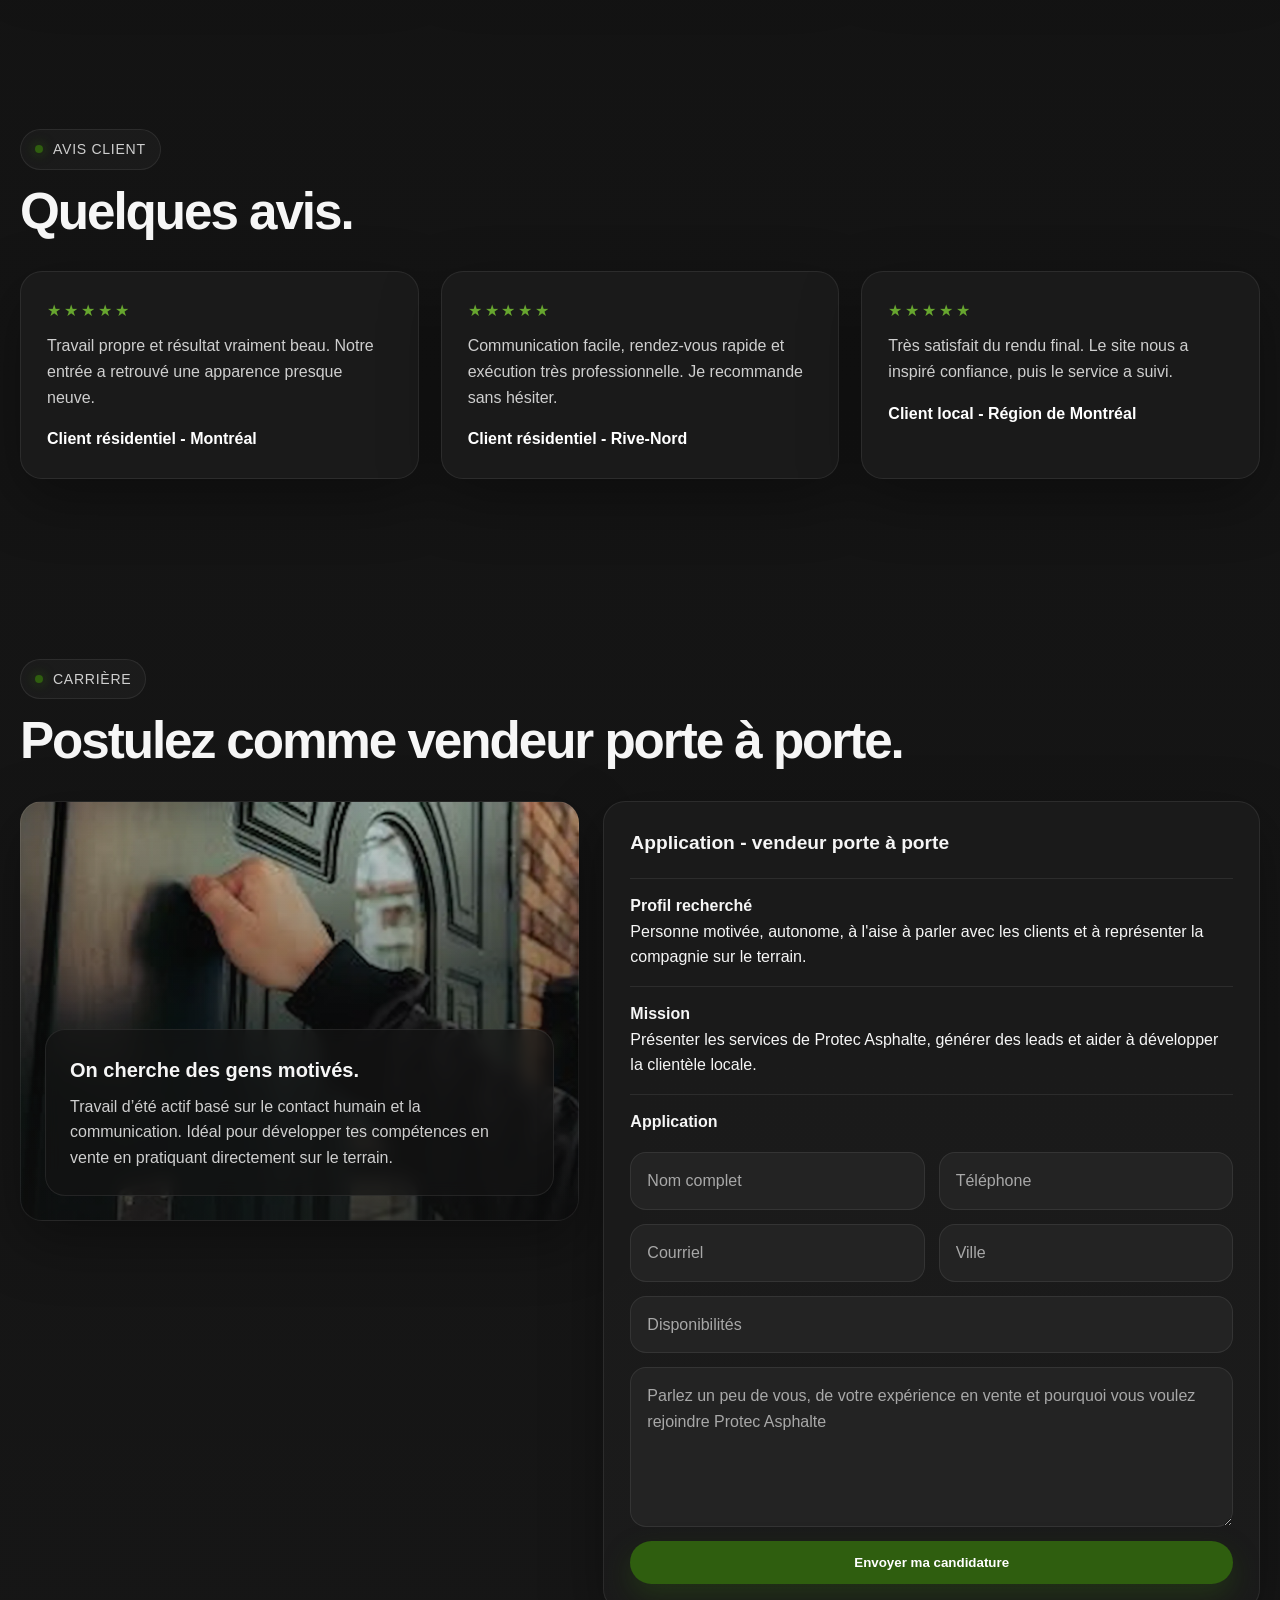
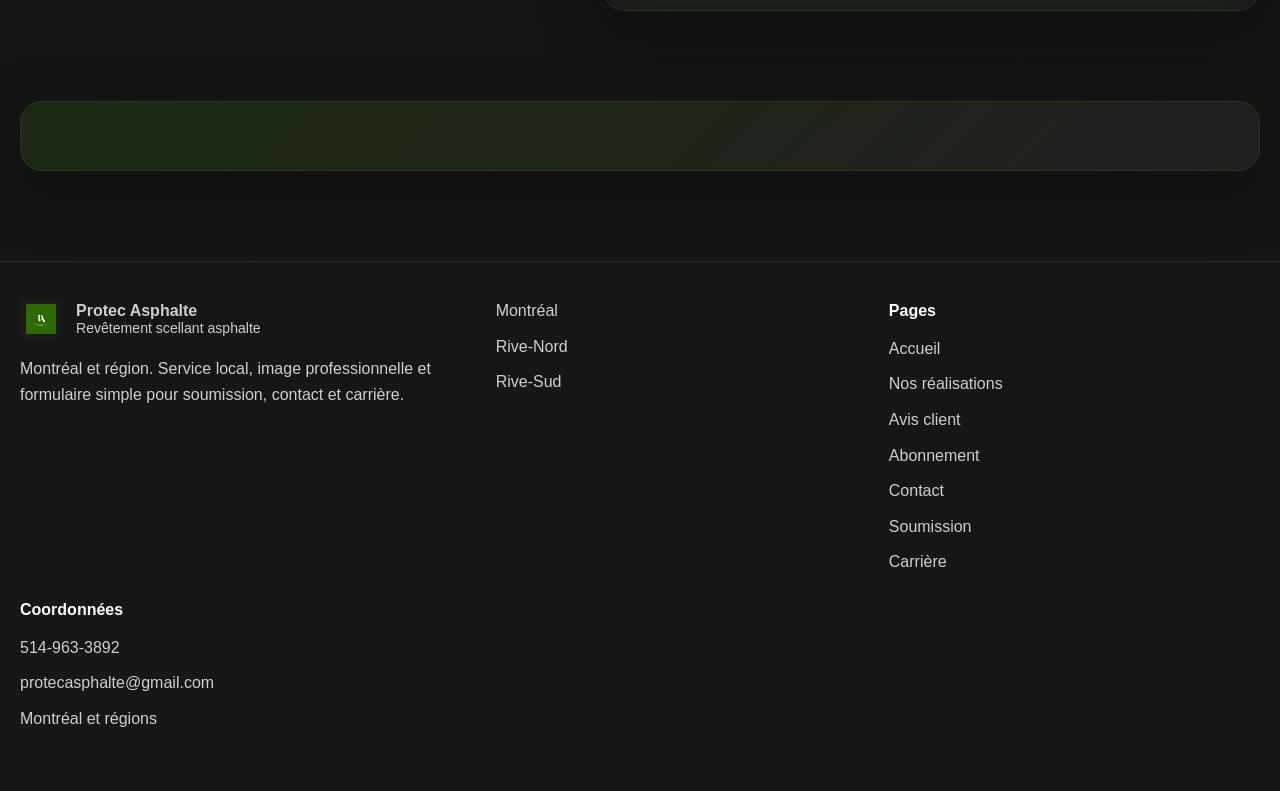
==== commit 1a9eeebe: "Update index.html" ====
--- a/index.html
+++ b/index.html
@@ -47,7 +47,6 @@
   <div class="hero-overlay"></div>
 
   <div class="container hero-content">
-      <div class="container hero-content">
         <div class="hero-grid">
           <div class="hero-copy reveal">
             <span class="tag">Montréal et région - résidentiel & commercial</span>
